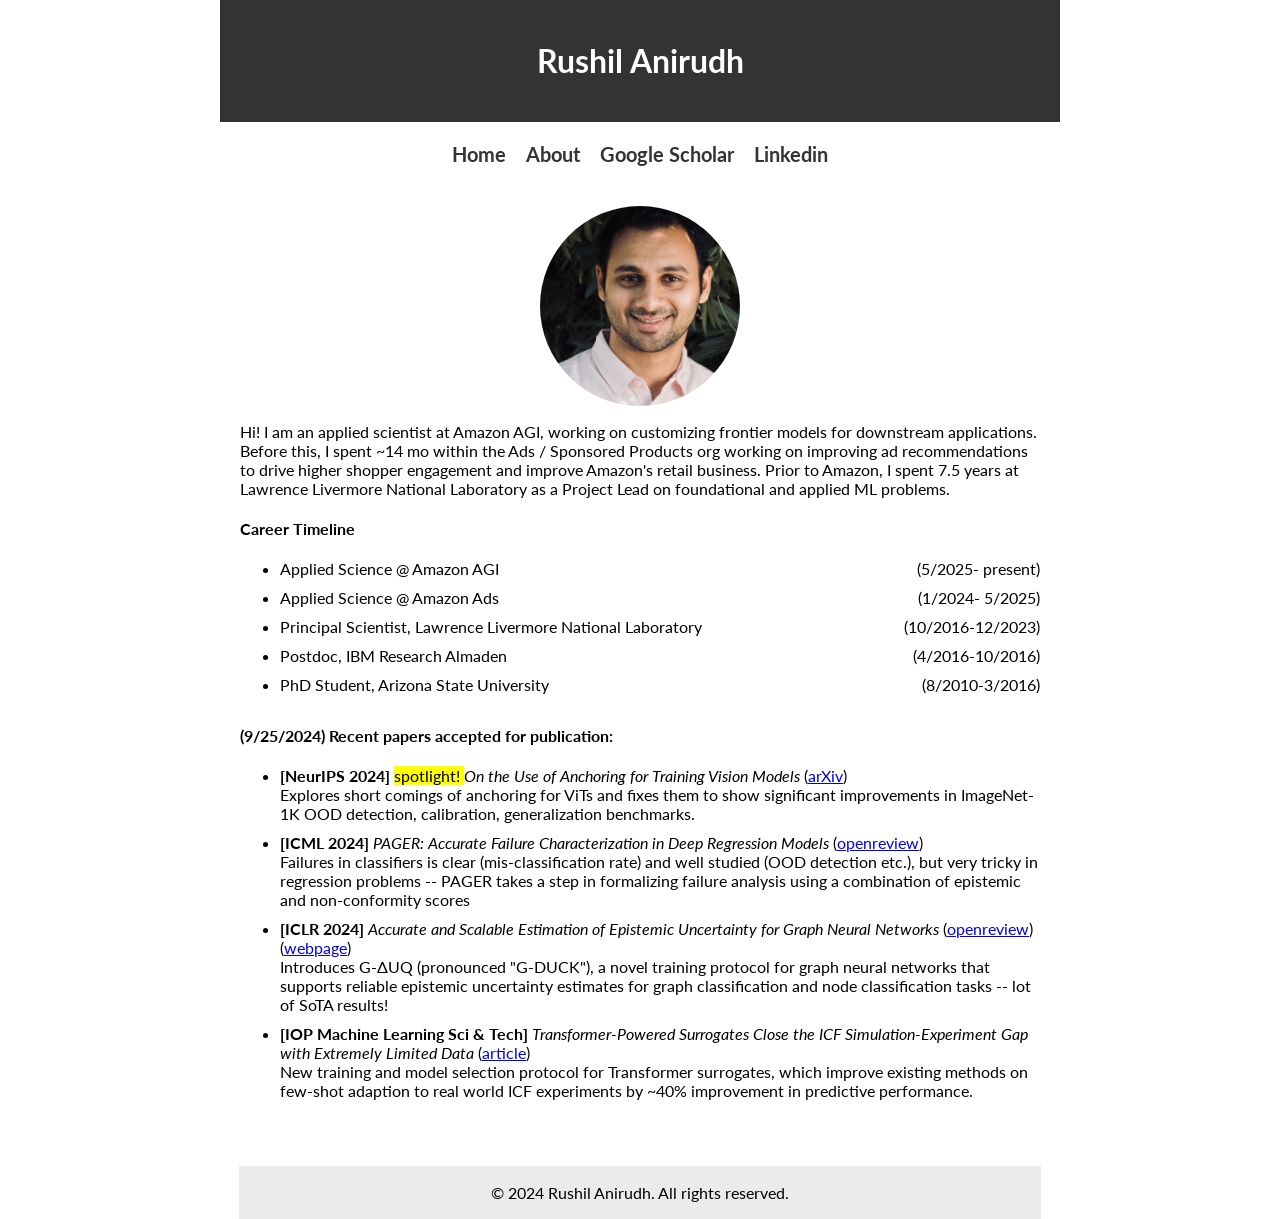
==== index.html @ 6117b957 "Update index.html" ====
<!DOCTYPE html>
<html>

<head>
  <title>Rushil Anirudh</title>
  <link rel="preconnect" href="https://fonts.googleapis.com">
  <link rel="preconnect" href="https://fonts.gstatic.com" crossorigin>
  <link href="https://fonts.googleapis.com/css2?family=Roboto:wght@400;700&display=swap" rel="stylesheet">
  <link href="https://fonts.googleapis.com/css2?family=Lato:wght@400;700&display=swap" rel="stylesheet">

  <style>
    li {
      padding-bottom: 10px; /* Adjust the value as needed */
    }
    body {
      font-family: 'Lato', sans-serif;
      margin: 0;
      padding: 0;
    }

    header {
      background-color: #333;
      color: #fff;
      padding: 20px;
      text-align: center;
      max-width: 800px;
      margin: 0 auto;
    }

    nav {
      display: flex;
      justify-content: center;
      margin-top: 20px;
    }

    nav a {
      color: #333;
      display: inline-block;
      margin: 0 10px;
      text-decoration: none;
      font-size: 20px; /* Set the base font size for the main menu items */
    }

    nav ul {
      list-style-type: none;
      padding: 0;
      margin: 0;
    }

    nav li {
      position: relative;
    }

    nav li ul {
      display: none;
      position: absolute;
      background-color: #f1f1f1;
      min-width: 160px;
      box-shadow: 0 8px 16px 0 rgba(0,0,0,0.2);
      z-index: 1;
    }

    nav li:hover > ul {
      display: block;
    }

    nav li ul a {
      color: #333;
      padding: 12px 16px;
      text-decoration: none;
      display: block;
      font-size: 18px; /* Set the font size for the submenu items */
    }

    nav li ul a:hover {
      background-color: #ddd;
    }

    main {
      max-width: 800px;
      margin: 20px auto;
      padding: 20px;
    }

    .profile-photo {
      display: block;
      margin: 0 auto;
      width: 200px;
      height: 200px;
      border-radius: 50%;
      object-fit: cover;
    }

    footer {
      background-color: #ebebeb;
      color: #000000;
      padding: 1px;
      max-width: 800px;
      text-align: center;
      margin: 0 auto;
    }
  </style>
</head>

<body>
  <header>
    <h1>Rushil Anirudh</h1>
  </header>
  <nav>
    <a href="index.html"><b> Home</b></a>
    <a href="about.html"><b> About</b></a>
    <a href="https://scholar.google.com/citations?hl=en&user=WkoIlpQAAAAJ&view_op=list_works&sortby=pubdate"target="_blank"><b>Google Scholar</b></a>
    <a href="https://www.linkedin.com/in/rushilanirudh/"target="_blank"><b>Linkedin</b></a>


  </nav>
  <main>
    <img src="profile.jpeg" alt="Profile Photo" class="profile-photo">     
    <p>Hi! I am an applied scientist at Amazon AGI, working on customizing frontier models for downstream applications. Before this, I spent ~14 mo within the Ads / Sponsored Products org working on improving ad recommendations to drive higher shopper engagement and improve Amazon's retail business. Prior to Amazon, I spent 7.5 years at Lawrence Livermore National Laboratory as a Project Lead on foundational and applied ML problems.</p>
    <h4> Career Timeline </h4>  

    <ul>
      <li> Applied Science @ Amazon AGI <span style="float: right;">(5/2025- present)</span> </li>
      <li> Applied Science @ Amazon Ads <span style="float: right;">(1/2024- 5/2025)</span> </li>
      <li> Principal Scientist, Lawrence Livermore National Laboratory <span style="float: right;">(10/2016-12/2023)</span></li>
      <li> Postdoc, IBM Research Almaden<span style="float: right;">(4/2016-10/2016)</span></li>
      <li> PhD Student, Arizona State University <span style="float: right;">(8/2010-3/2016)</span></li>
    </ul>

    <h4> (9/25/2024) Recent papers accepted for publication: </h4>
    <ul>
      <li> <b>[NeurIPS 2024]</b> <span style="background-color: yellow;"> spotlight! </span><i>On the Use of Anchoring for Training Vision Models</i> (<a href="https://arxiv.org/pdf/2406.00529" target="_blank">arXiv</a>)
        <br>Explores short comings of anchoring for ViTs and fixes them to show significant improvements in
        ImageNet-1K OOD detection, calibration, generalization benchmarks.
      </li>
      <li> <b>[ICML 2024]</b> <i>PAGER: Accurate Failure Characterization in Deep Regression Models</i> (<a href="https://openreview.net/forum?id=5353dJE9Ek" target="_blank">openreview</a>)
        <br>Failures in classifiers is clear (mis-classification rate) and well studied (OOD detection etc.), but very
        tricky in regression problems -- PAGER takes a step in formalizing failure analysis using a combination of
        epistemic and non-conformity scores
      </li>
      <li> <b>[ICLR 2024]</b> <i>Accurate and Scalable Estimation of Epistemic Uncertainty for Graph Neural Networks</i>
        (<a href="https://openreview.net/forum?id=ZL6yd6N1S2" target="_blank">openreview</a>)(<a href="https://pujacomputes.github.io/gduq/" target="_blank">webpage</a>)
        <br> Introduces G-ΔUQ (pronounced "G-DUCK"), a novel training protocol for graph neural networks that supports
        reliable epistemic uncertainty estimates for graph classification and node classification tasks -- lot of SoTA
        results!
      </li>
      <li> <b>[IOP Machine Learning Sci & Tech]</b> <i>Transformer-Powered Surrogates Close the ICF Simulation-Experiment Gap with
        Extremely Limited Data</i> (<a href="https://iopscience.iop.org/article/10.1088/2632-2153/ad4e03" target="_blank">article</a>)
        <br> New training and model selection protocol for Transformer surrogates, which improve existing methods on
        few-shot adaption to real world ICF experiments by ~40% improvement in predictive performance.
      </li>
  </main>
  <footer>
    <p>&copy; 2024 Rushil Anirudh. All rights reserved.</p>
  </footer>
</body>

</html>
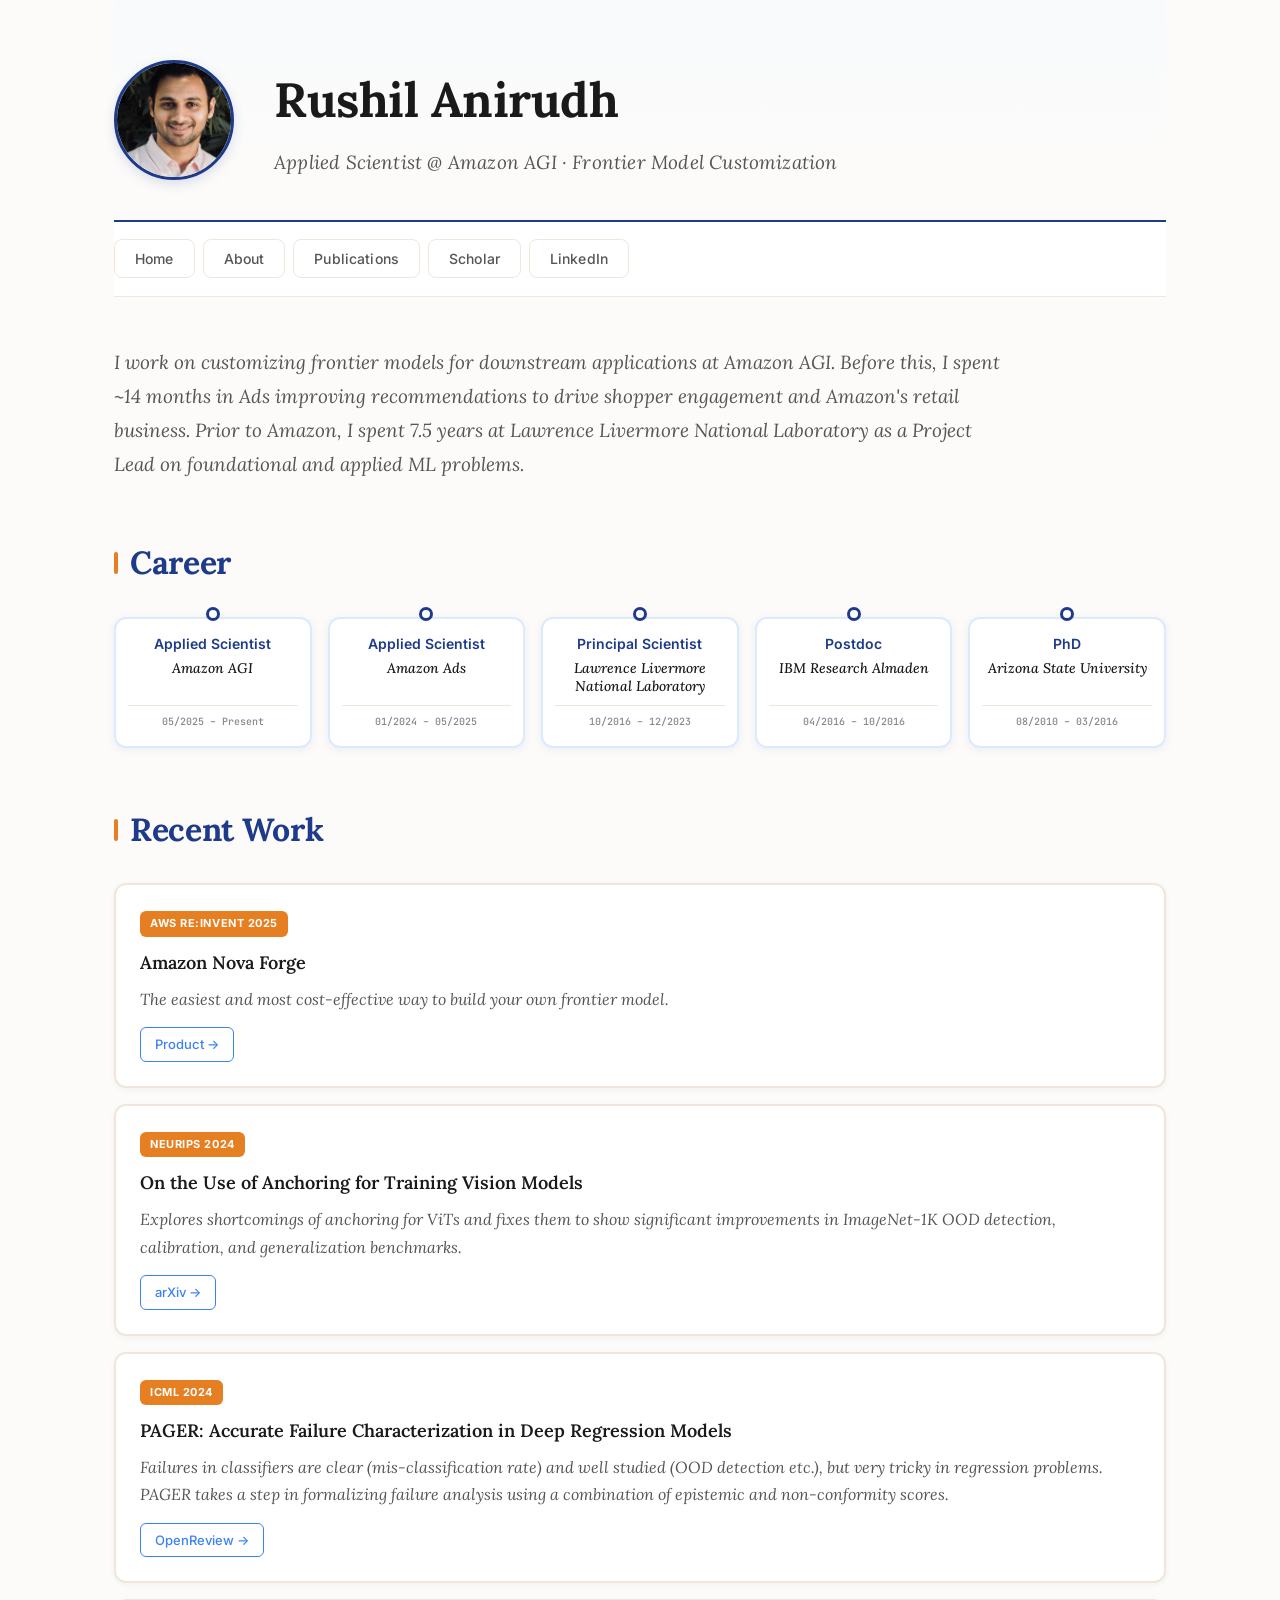
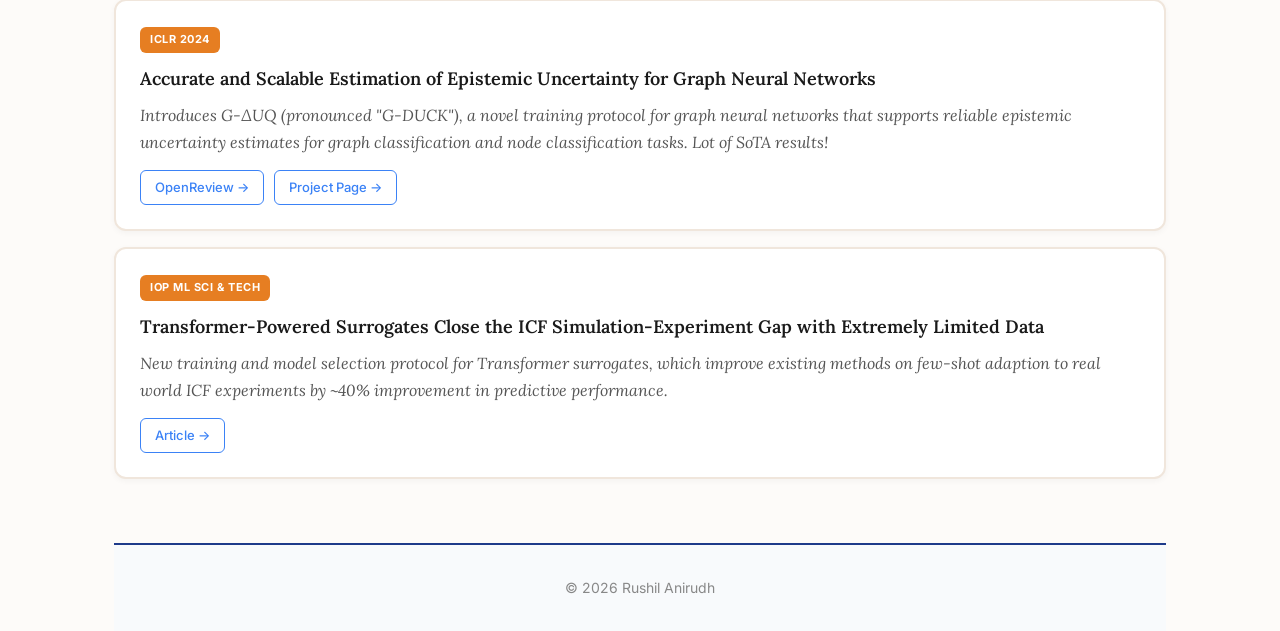
==== commit 95ff039e: "feat: Add publications page and update site content - Add publications.html with research papers and" ====
--- a/index.html
+++ b/index.html
@@ -1,158 +1,537 @@
 <!DOCTYPE html>
-<html>
-
+<html lang="en">
 <head>
+  <meta charset="UTF-8">
+  <meta name="viewport" content="width=device-width, initial-scale=1.0">
   <title>Rushil Anirudh</title>
   <link rel="preconnect" href="https://fonts.googleapis.com">
   <link rel="preconnect" href="https://fonts.gstatic.com" crossorigin>
-  <link href="https://fonts.googleapis.com/css2?family=Roboto:wght@400;700&display=swap" rel="stylesheet">
-  <link href="https://fonts.googleapis.com/css2?family=Lato:wght@400;700&display=swap" rel="stylesheet">
-
+  <link href="https://fonts.googleapis.com/css2?family=Lora:ital,wght@0,400;0,500;0,600;0,700;1,400;1,500;1,600&family=Inter:wght@300;400;500;600;700&family=JetBrains+Mono:wght@400;500&display=swap" rel="stylesheet">
+  
   <style>
-    li {
-      padding-bottom: 10px; /* Adjust the value as needed */
-    }
-    body {
-      font-family: 'Lato', sans-serif;
+    * {
       margin: 0;
       padding: 0;
-    }
-
+      box-sizing: border-box;
+    }
+
+    :root {
+      --bg-light: #fdfbf9;
+      --bg-card: #fff8f0;
+      --accent-warm: #e67e22;
+      --accent-warm-dim: #d35400;
+      --accent-blue: #1e3a8a;
+      --accent-blue-light: #3b82f6;
+      --text-primary: #1a1a1a;
+      --text-secondary: #555555;
+      --text-tertiary: #888888;
+      --border: #f0e6dc;
+      --border-blue: #dbeafe;
+    }
+
+    body {
+      font-family: 'Inter', -apple-system, BlinkMacSystemFont, sans-serif;
+      background: var(--bg-light);
+      color: var(--text-primary);
+      line-height: 1.6;
+      -webkit-font-smoothing: antialiased;
+      -moz-osx-font-smoothing: grayscale;
+    }
+
+    .container {
+      max-width: 1100px;
+      margin: 0 auto;
+      padding: 0 24px;
+    }
+
+    /* Header */
     header {
-      background-color: #333;
-      color: #fff;
-      padding: 20px;
-      text-align: center;
-      max-width: 800px;
-      margin: 0 auto;
-    }
-
-    nav {
+      padding: 60px 0 40px;
+      border-bottom: 2px solid var(--accent-blue);
+      background: linear-gradient(to bottom, #f8fafc 0%, var(--bg-light) 100%);
+    }
+
+    .header-content {
       display: flex;
-      justify-content: center;
-      margin-top: 20px;
-    }
-
-    nav a {
-      color: #333;
-      display: inline-block;
-      margin: 0 10px;
-      text-decoration: none;
-      font-size: 20px; /* Set the base font size for the main menu items */
-    }
-
-    nav ul {
-      list-style-type: none;
-      padding: 0;
-      margin: 0;
-    }
-
-    nav li {
-      position: relative;
-    }
-
-    nav li ul {
-      display: none;
-      position: absolute;
-      background-color: #f1f1f1;
-      min-width: 160px;
-      box-shadow: 0 8px 16px 0 rgba(0,0,0,0.2);
-      z-index: 1;
-    }
-
-    nav li:hover > ul {
-      display: block;
-    }
-
-    nav li ul a {
-      color: #333;
-      padding: 12px 16px;
-      text-decoration: none;
-      display: block;
-      font-size: 18px; /* Set the font size for the submenu items */
-    }
-
-    nav li ul a:hover {
-      background-color: #ddd;
-    }
-
-    main {
-      max-width: 800px;
-      margin: 20px auto;
-      padding: 20px;
+      align-items: center;
+      gap: 40px;
     }
 
     .profile-photo {
-      display: block;
-      margin: 0 auto;
-      width: 200px;
-      height: 200px;
+      width: 120px;
+      height: 120px;
       border-radius: 50%;
       object-fit: cover;
-    }
-
+      border: 3px solid var(--accent-blue);
+      flex-shrink: 0;
+      transition: all 0.3s ease;
+      box-shadow: 0 4px 12px rgba(30, 58, 138, 0.15);
+    }
+
+    .profile-photo:hover {
+      transform: scale(1.02);
+      box-shadow: 0 6px 20px rgba(30, 58, 138, 0.25);
+    }
+
+    .header-text h1 {
+      font-size: 48px;
+      font-weight: 700;
+      letter-spacing: -0.01em;
+      margin-bottom: 8px;
+      color: var(--text-primary);
+      font-family: 'Lora', Georgia, serif;
+    }
+
+    .header-text .tagline {
+      font-size: 19px;
+      color: var(--text-secondary);
+      font-weight: 400;
+      letter-spacing: 0.01em;
+      font-style: italic;
+      font-family: 'Lora', Georgia, serif;
+    }
+
+    /* Navigation */
+    nav {
+      padding: 24px 0;
+      border-bottom: 1px solid var(--border);
+      background: white;
+    }
+
+    nav ul {
+      list-style: none;
+      display: flex;
+      gap: 8px;
+      flex-wrap: wrap;
+    }
+
+    nav a {
+      color: var(--text-secondary);
+      text-decoration: none;
+      font-size: 14px;
+      font-weight: 500;
+      padding: 10px 20px;
+      border-radius: 8px;
+      border: 1px solid var(--border);
+      transition: all 0.2s ease;
+      letter-spacing: 0.01em;
+      background: white;
+    }
+
+    nav a:hover {
+      background: var(--accent-blue);
+      color: white !important;
+      border-color: var(--accent-blue);
+      transform: translateY(-1px);
+      box-shadow: 0 2px 8px rgba(30, 58, 138, 0.2);
+    }
+
+    /* Main Content */
+    main {
+      padding: 48px 0;
+    }
+
+    .intro {
+      font-size: 19px;
+      line-height: 1.8;
+      color: var(--text-secondary);
+      margin-bottom: 56px;
+      max-width: 900px;
+      font-style: italic;
+      font-family: 'Lora', Georgia, serif;
+    }
+
+    /* Section Headers */
+    h2 {
+      font-size: 32px;
+      font-weight: 700;
+      letter-spacing: -0.01em;
+      margin-bottom: 28px;
+      position: relative;
+      padding-left: 16px;
+      color: var(--accent-blue);
+      font-family: 'Lora', Georgia, serif;
+    }
+
+    h2::before {
+      content: '';
+      position: absolute;
+      left: 0;
+      top: 50%;
+      transform: translateY(-50%);
+      width: 4px;
+      height: 22px;
+      background: var(--accent-warm);
+      border-radius: 2px;
+    }
+
+    /* Timeline - Wrapping Grid */
+    .timeline {
+      margin-bottom: 56px;
+    }
+
+    .timeline-track {
+      display: grid;
+      grid-template-columns: repeat(auto-fill, minmax(180px, 1fr));
+      gap: 20px 16px;
+      position: relative;
+    }
+
+    .timeline-item {
+      position: relative;
+    }
+
+    .timeline-content {
+      background: white;
+      border: 2px solid var(--border-blue);
+      border-radius: 12px;
+      padding: 16px 12px;
+      text-align: center;
+      transition: all 0.3s ease;
+      position: relative;
+      box-shadow: 0 2px 8px rgba(30, 58, 138, 0.08);
+      height: 100%;
+      display: flex;
+      flex-direction: column;
+    }
+
+    .timeline-item:hover .timeline-content {
+      border-color: var(--accent-blue);
+      box-shadow: 0 4px 16px rgba(30, 58, 138, 0.15);
+      transform: translateY(-4px);
+    }
+
+    .timeline-dot {
+      width: 14px;
+      height: 14px;
+      background: white;
+      border: 3px solid var(--accent-blue);
+      border-radius: 50%;
+      position: absolute;
+      top: -10px;
+      left: 50%;
+      transform: translateX(-50%);
+      transition: all 0.2s ease;
+      z-index: 2;
+    }
+
+    .timeline-item:hover .timeline-dot {
+      background: var(--accent-blue);
+      box-shadow: 0 0 16px rgba(30, 58, 138, 0.4);
+    }
+
+    .timeline-role {
+      font-size: 14px;
+      font-weight: 600;
+      color: var(--accent-blue);
+      margin-bottom: 6px;
+      line-height: 1.3;
+    }
+
+    .timeline-company {
+      font-size: 14px;
+      color: var(--text-primary);
+      font-weight: 500;
+      margin-bottom: 10px;
+      line-height: 1.3;
+      font-style: italic;
+      flex-grow: 1;
+      font-family: 'Lora', Georgia, serif;
+    }
+
+    .timeline-date {
+      font-size: 10px;
+      font-family: 'JetBrains Mono', monospace;
+      color: var(--text-tertiary);
+      font-weight: 500;
+      padding-top: 8px;
+      border-top: 1px solid var(--border);
+      margin-top: auto;
+    }
+
+    @media (max-width: 768px) {
+      .timeline-track {
+        grid-template-columns: 1fr;
+        gap: 24px;
+        padding-left: 32px;
+      }
+
+      .timeline-item::before {
+        content: '';
+        position: absolute;
+        left: -26px;
+        top: 0;
+        bottom: -24px;
+        width: 2px;
+        background: linear-gradient(180deg, var(--accent-blue) 0%, var(--border-blue) 100%);
+      }
+
+      .timeline-item:last-child::before {
+        bottom: 50%;
+      }
+
+      .timeline-dot {
+        position: absolute;
+        left: -32px;
+        top: 20px;
+        transform: none;
+      }
+
+      .timeline-content {
+        text-align: left;
+      }
+    }
+
+    /* Publications */
+    .publication {
+      background: white;
+      border: 2px solid var(--border);
+      border-radius: 12px;
+      padding: 24px;
+      margin-bottom: 16px;
+      transition: all 0.3s ease;
+      box-shadow: 0 2px 6px rgba(0, 0, 0, 0.04);
+    }
+
+    .publication:hover {
+      border-color: var(--accent-warm);
+      box-shadow: 0 4px 16px rgba(230, 126, 34, 0.12);
+      transform: translateY(-2px);
+    }
+
+    .pub-badge {
+      display: inline-block;
+      background: var(--accent-warm);
+      color: white;
+      font-size: 11px;
+      font-weight: 700;
+      padding: 4px 10px;
+      border-radius: 6px;
+      margin-bottom: 12px;
+      letter-spacing: 0.05em;
+      text-transform: uppercase;
+    }
+
+    .pub-title {
+      font-size: 18px;
+      font-weight: 600;
+      color: var(--text-primary);
+      margin-bottom: 10px;
+      line-height: 1.5;
+      font-family: 'Lora', Georgia, serif;
+    }
+
+    .pub-description {
+      font-size: 16px;
+      color: var(--text-secondary);
+      line-height: 1.7;
+      margin-bottom: 14px;
+      font-style: italic;
+      font-family: 'Lora', Georgia, serif;
+    }
+
+    .pub-links {
+      display: flex;
+      gap: 10px;
+      flex-wrap: wrap;
+    }
+
+    .pub-link {
+      color: var(--accent-blue-light);
+      text-decoration: none;
+      font-size: 13px;
+      font-weight: 500;
+      padding: 6px 14px;
+      border: 1px solid var(--accent-blue-light);
+      border-radius: 6px;
+      transition: all 0.2s ease;
+    }
+
+    .pub-link:hover {
+      background: var(--accent-blue);
+      border-color: var(--accent-blue);
+      color: white;
+    }
+
+    /* Footer */
     footer {
-      background-color: #ebebeb;
-      color: #000000;
-      padding: 1px;
-      max-width: 800px;
+      border-top: 2px solid var(--accent-blue);
+      padding: 32px 0;
       text-align: center;
-      margin: 0 auto;
+      color: var(--text-tertiary);
+      font-size: 14px;
+      background: #f8fafc;
+    }
+
+    /* Responsive */
+    @media (max-width: 768px) {
+      .header-content {
+        flex-direction: column;
+        text-align: center;
+        gap: 28px;
+      }
+
+      .header-text h1 {
+        font-size: 32px;
+      }
+
+      .header-text .tagline {
+        font-size: 15px;
+      }
+
+      nav ul {
+        justify-content: center;
+      }
+
+      h2 {
+        font-size: 22px;
+      }
+
+      .intro {
+        font-size: 15px;
+      }
     }
   </style>
 </head>
-
 <body>
-  <header>
-    <h1>Rushil Anirudh</h1>
-  </header>
-  <nav>
-    <a href="index.html"><b> Home</b></a>
-    <a href="about.html"><b> About</b></a>
-    <a href="https://scholar.google.com/citations?hl=en&user=WkoIlpQAAAAJ&view_op=list_works&sortby=pubdate"target="_blank"><b>Google Scholar</b></a>
-    <a href="https://www.linkedin.com/in/rushilanirudh/"target="_blank"><b>Linkedin</b></a>
-
-
-  </nav>
-  <main>
-    <img src="profile.jpeg" alt="Profile Photo" class="profile-photo">     
-    <p>Hi! I am an applied scientist at Amazon AGI, working on customizing frontier models for downstream applications. Before this, I spent ~14 mo within the Ads / Sponsored Products org working on improving ad recommendations to drive higher shopper engagement and improve Amazon's retail business. Prior to Amazon, I spent 7.5 years at Lawrence Livermore National Laboratory as a Project Lead on foundational and applied ML problems.</p>
-    <h4> Career Timeline </h4>  
-
-    <ul>
-      <li> Applied Science @ Amazon AGI <span style="float: right;">(5/2025- present)</span> </li>
-      <li> Applied Science @ Amazon Ads <span style="float: right;">(1/2024- 5/2025)</span> </li>
-      <li> Principal Scientist, Lawrence Livermore National Laboratory <span style="float: right;">(10/2016-12/2023)</span></li>
-      <li> Postdoc, IBM Research Almaden<span style="float: right;">(4/2016-10/2016)</span></li>
-      <li> PhD Student, Arizona State University <span style="float: right;">(8/2010-3/2016)</span></li>
-    </ul>
-
-    <h4> (9/25/2024) Recent papers accepted for publication: </h4>
-    <ul>
-      <li> <b>[NeurIPS 2024]</b> <span style="background-color: yellow;"> spotlight! </span><i>On the Use of Anchoring for Training Vision Models</i> (<a href="https://arxiv.org/pdf/2406.00529" target="_blank">arXiv</a>)
-        <br>Explores short comings of anchoring for ViTs and fixes them to show significant improvements in
-        ImageNet-1K OOD detection, calibration, generalization benchmarks.
-      </li>
-      <li> <b>[ICML 2024]</b> <i>PAGER: Accurate Failure Characterization in Deep Regression Models</i> (<a href="https://openreview.net/forum?id=5353dJE9Ek" target="_blank">openreview</a>)
-        <br>Failures in classifiers is clear (mis-classification rate) and well studied (OOD detection etc.), but very
-        tricky in regression problems -- PAGER takes a step in formalizing failure analysis using a combination of
-        epistemic and non-conformity scores
-      </li>
-      <li> <b>[ICLR 2024]</b> <i>Accurate and Scalable Estimation of Epistemic Uncertainty for Graph Neural Networks</i>
-        (<a href="https://openreview.net/forum?id=ZL6yd6N1S2" target="_blank">openreview</a>)(<a href="https://pujacomputes.github.io/gduq/" target="_blank">webpage</a>)
-        <br> Introduces G-ΔUQ (pronounced "G-DUCK"), a novel training protocol for graph neural networks that supports
-        reliable epistemic uncertainty estimates for graph classification and node classification tasks -- lot of SoTA
-        results!
-      </li>
-      <li> <b>[IOP Machine Learning Sci & Tech]</b> <i>Transformer-Powered Surrogates Close the ICF Simulation-Experiment Gap with
-        Extremely Limited Data</i> (<a href="https://iopscience.iop.org/article/10.1088/2632-2153/ad4e03" target="_blank">article</a>)
-        <br> New training and model selection protocol for Transformer surrogates, which improve existing methods on
-        few-shot adaption to real world ICF experiments by ~40% improvement in predictive performance.
-      </li>
-  </main>
-  <footer>
-    <p>&copy; 2024 Rushil Anirudh. All rights reserved.</p>
-  </footer>
+  <div class="container">
+    <header>
+      <div class="header-content">
+        <img src="images/profile.jpeg" alt="Rushil Anirudh" class="profile-photo">
+        <div class="header-text">
+          <h1>Rushil Anirudh</h1>
+          <p class="tagline">Applied Scientist @ Amazon AGI · Frontier Model Customization</p>
+        </div>
+      </div>
+    </header>
+
+    <nav>
+      <ul>
+        <li><a href="index.html">Home</a></li>
+        <li><a href="about.html">About</a></li>
+        <li><a href="publications.html">Publications</a></li>
+        <li><a href="https://scholar.google.com/citations?hl=en&user=WkoIlpQAAAAJ&view_op=list_works&sortby=pubdate" target="_blank">Scholar</a></li>
+        <li><a href="https://www.linkedin.com/in/rushilanirudh/" target="_blank">LinkedIn</a></li>
+      </ul>
+    </nav>
+
+    <main>
+      <p class="intro">
+        I work on customizing frontier models for downstream applications at Amazon AGI. Before this, I spent ~14 months in Ads improving recommendations to drive shopper engagement and Amazon's retail business. Prior to Amazon, I spent 7.5 years at Lawrence Livermore National Laboratory as a Project Lead on foundational and applied ML problems.
+      </p>
+
+      <section>
+        <h2>Career</h2>
+        <div class="timeline">
+          <div class="timeline-track">
+            <div class="timeline-item">
+              <div class="timeline-dot"></div>
+              <div class="timeline-content">
+                <div class="timeline-role">Applied Scientist</div>
+                <div class="timeline-company">Amazon AGI</div>
+                <div class="timeline-date">05/2025 – Present</div>
+              </div>
+            </div>
+            <div class="timeline-item">
+              <div class="timeline-dot"></div>
+              <div class="timeline-content">
+                <div class="timeline-role">Applied Scientist</div>
+                <div class="timeline-company">Amazon Ads</div>
+                <div class="timeline-date">01/2024 – 05/2025</div>
+              </div>
+            </div>
+            <div class="timeline-item">
+              <div class="timeline-dot"></div>
+              <div class="timeline-content">
+                <div class="timeline-role">Principal Scientist</div>
+                <div class="timeline-company">Lawrence Livermore National Laboratory</div>
+                <div class="timeline-date">10/2016 – 12/2023</div>
+              </div>
+            </div>
+            <div class="timeline-item">
+              <div class="timeline-dot"></div>
+              <div class="timeline-content">
+                <div class="timeline-role">Postdoc</div>
+                <div class="timeline-company">IBM Research Almaden</div>
+                <div class="timeline-date">04/2016 – 10/2016</div>
+              </div>
+            </div>
+            <div class="timeline-item">
+              <div class="timeline-dot"></div>
+              <div class="timeline-content">
+                <div class="timeline-role">PhD</div>
+                <div class="timeline-company">Arizona State University</div>
+                <div class="timeline-date">08/2010 – 03/2016</div>
+              </div>
+            </div>
+          </div>
+        </div>
+      </section>
+
+      <section>
+        <h2>Recent Work</h2>
+        
+        <div class="publication">
+          <span class="pub-badge">AWS Re:Invent 2025</span>
+          <div class="pub-title">Amazon Nova Forge</div>
+          <div class="pub-description">
+            The easiest and most cost-effective way to build your own frontier model.
+          </div>
+          <div class="pub-links">
+            <a href="https://aws.amazon.com/nova/forge/" target="_blank" class="pub-link">Product →</a>
+          </div>
+        </div>
+
+        <div class="publication">
+          <span class="pub-badge">NeurIPS 2024</span>
+          <div class="pub-title">On the Use of Anchoring for Training Vision Models</div>
+          <div class="pub-description">
+            Explores shortcomings of anchoring for ViTs and fixes them to show significant improvements in ImageNet-1K OOD detection, calibration, and generalization benchmarks.
+          </div>
+          <div class="pub-links">
+            <a href="https://arxiv.org/pdf/2406.00529" target="_blank" class="pub-link">arXiv →</a>
+          </div>
+        </div>
+
+        <div class="publication">
+          <span class="pub-badge">ICML 2024</span>
+          <div class="pub-title">PAGER: Accurate Failure Characterization in Deep Regression Models</div>
+          <div class="pub-description">
+            Failures in classifiers are clear (mis-classification rate) and well studied (OOD detection etc.), but very tricky in regression problems. PAGER takes a step in formalizing failure analysis using a combination of epistemic and non-conformity scores.
+          </div>
+          <div class="pub-links">
+            <a href="https://openreview.net/forum?id=5353dJE9Ek" target="_blank" class="pub-link">OpenReview →</a>
+          </div>
+        </div>
+
+        <div class="publication">
+          <span class="pub-badge">ICLR 2024</span>
+          <div class="pub-title">Accurate and Scalable Estimation of Epistemic Uncertainty for Graph Neural Networks</div>
+          <div class="pub-description">
+            Introduces G-ΔUQ (pronounced "G-DUCK"), a novel training protocol for graph neural networks that supports reliable epistemic uncertainty estimates for graph classification and node classification tasks. Lot of SoTA results!
+          </div>
+          <div class="pub-links">
+            <a href="https://openreview.net/forum?id=ZL6yd6N1S2" target="_blank" class="pub-link">OpenReview →</a>
+            <a href="https://pujacomputes.github.io/gduq/" target="_blank" class="pub-link">Project Page →</a>
+          </div>
+        </div>
+
+        <div class="publication">
+          <span class="pub-badge">IOP ML Sci & Tech</span>
+          <div class="pub-title">Transformer-Powered Surrogates Close the ICF Simulation-Experiment Gap with Extremely Limited Data</div>
+          <div class="pub-description">
+            New training and model selection protocol for Transformer surrogates, which improve existing methods on few-shot adaption to real world ICF experiments by ~40% improvement in predictive performance.
+          </div>
+          <div class="pub-links">
+            <a href="https://iopscience.iop.org/article/10.1088/2632-2153/ad4e03" target="_blank" class="pub-link">Article →</a>
+          </div>
+        </div>
+      </section>
+    </main>
+
+    <footer>
+      <p>© 2026 Rushil Anirudh</p>
+    </footer>
+  </div>
 </body>
-
-</html> 
+</html>
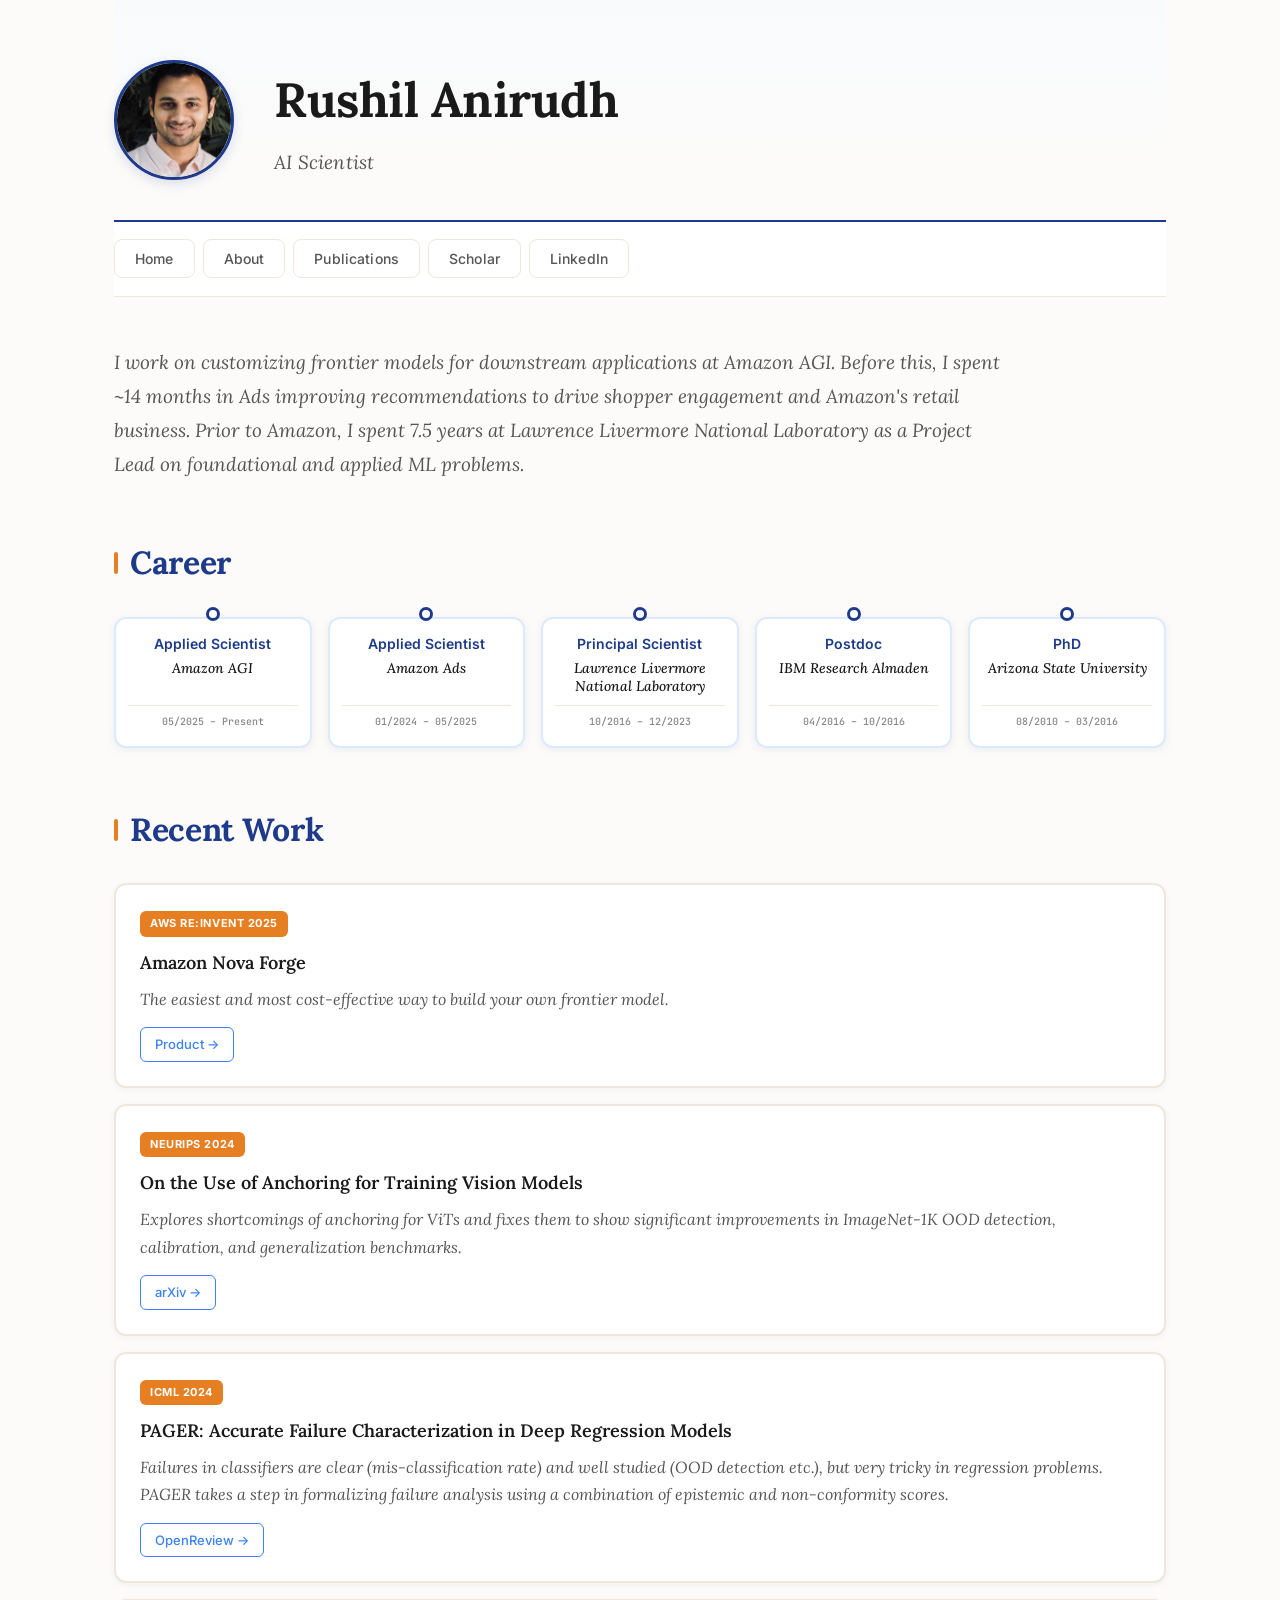
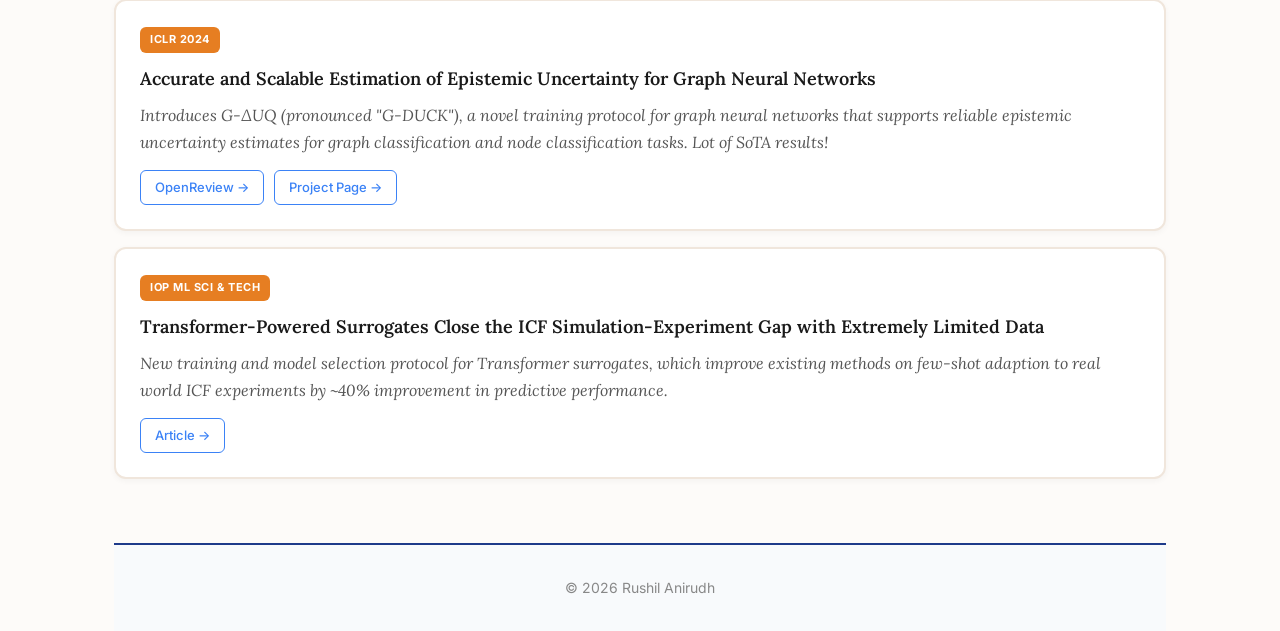
==== commit 98c320d1: "Update index.html" ====
--- a/index.html
+++ b/index.html
@@ -400,7 +400,7 @@
         <img src="images/profile.jpeg" alt="Rushil Anirudh" class="profile-photo">
         <div class="header-text">
           <h1>Rushil Anirudh</h1>
-          <p class="tagline">Applied Scientist @ Amazon AGI · Frontier Model Customization</p>
+          <p class="tagline">AI Scientist</p>
         </div>
       </div>
     </header>
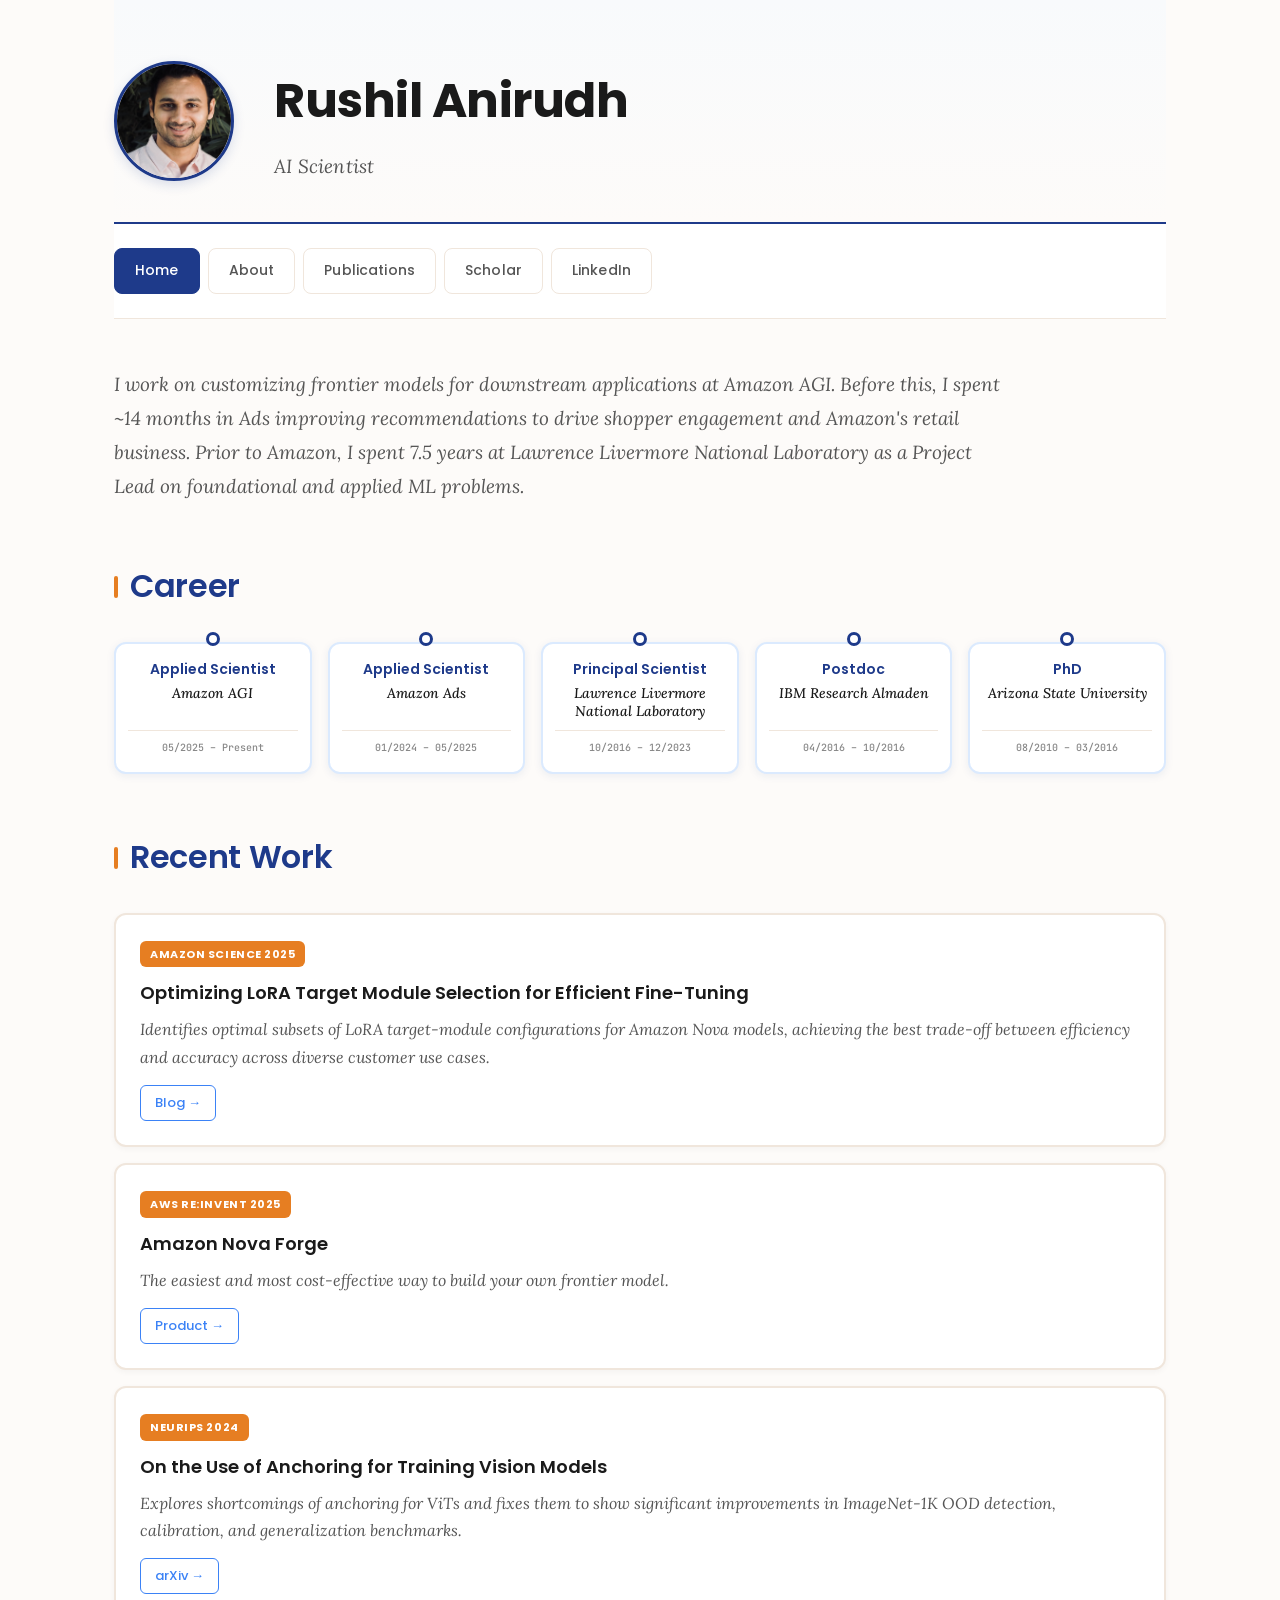
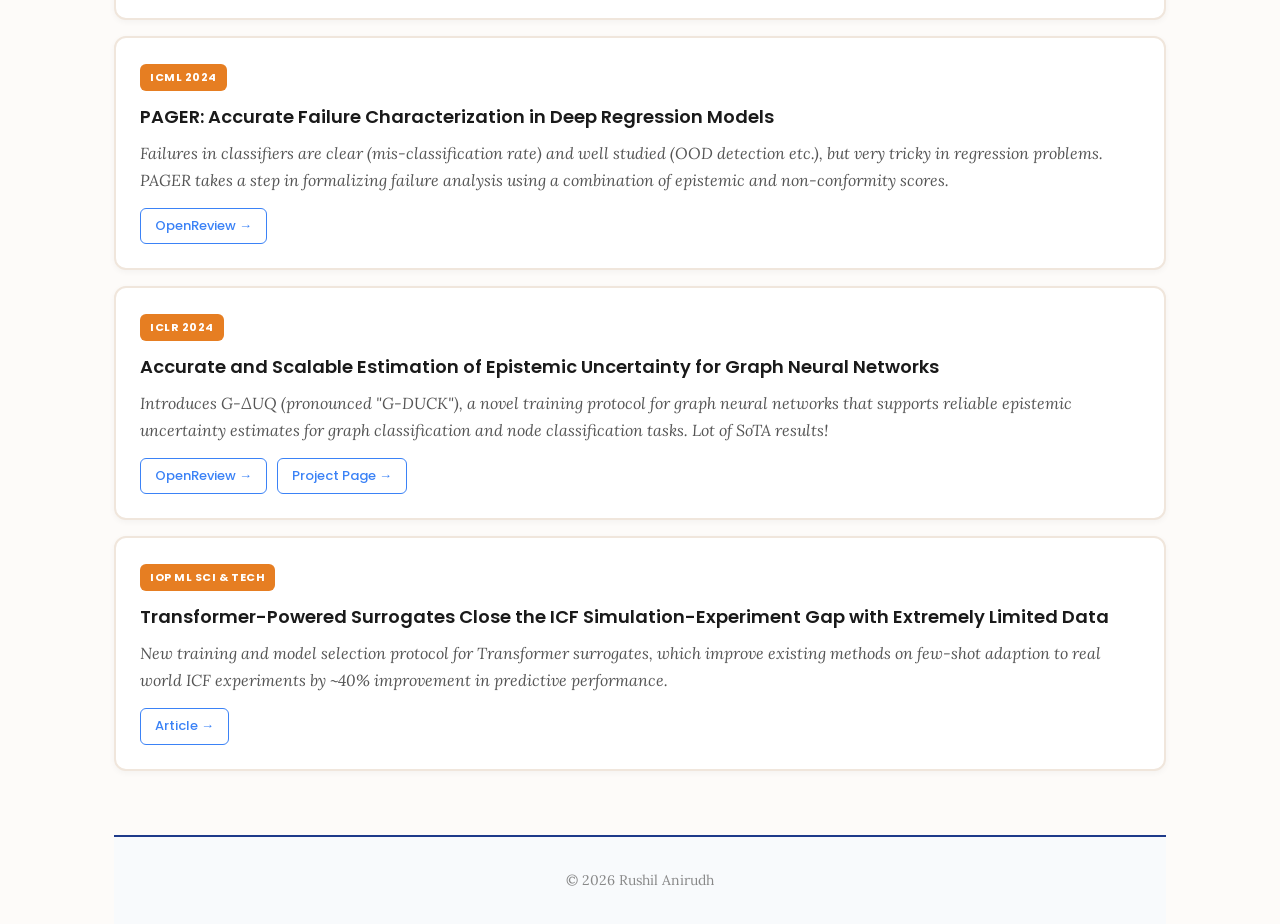
==== commit 38140bc2: "style: Extract shared CSS, add Poppins/Lora typography, tighten cross-platform consistency" ====
--- a/index.html
+++ b/index.html
@@ -6,392 +6,8 @@
   <title>Rushil Anirudh</title>
   <link rel="preconnect" href="https://fonts.googleapis.com">
   <link rel="preconnect" href="https://fonts.gstatic.com" crossorigin>
-  <link href="https://fonts.googleapis.com/css2?family=Lora:ital,wght@0,400;0,500;0,600;0,700;1,400;1,500;1,600&family=Inter:wght@300;400;500;600;700&family=JetBrains+Mono:wght@400;500&display=swap" rel="stylesheet">
-  
-  <style>
-    * {
-      margin: 0;
-      padding: 0;
-      box-sizing: border-box;
-    }
-
-    :root {
-      --bg-light: #fdfbf9;
-      --bg-card: #fff8f0;
-      --accent-warm: #e67e22;
-      --accent-warm-dim: #d35400;
-      --accent-blue: #1e3a8a;
-      --accent-blue-light: #3b82f6;
-      --text-primary: #1a1a1a;
-      --text-secondary: #555555;
-      --text-tertiary: #888888;
-      --border: #f0e6dc;
-      --border-blue: #dbeafe;
-    }
-
-    body {
-      font-family: 'Inter', -apple-system, BlinkMacSystemFont, sans-serif;
-      background: var(--bg-light);
-      color: var(--text-primary);
-      line-height: 1.6;
-      -webkit-font-smoothing: antialiased;
-      -moz-osx-font-smoothing: grayscale;
-    }
-
-    .container {
-      max-width: 1100px;
-      margin: 0 auto;
-      padding: 0 24px;
-    }
-
-    /* Header */
-    header {
-      padding: 60px 0 40px;
-      border-bottom: 2px solid var(--accent-blue);
-      background: linear-gradient(to bottom, #f8fafc 0%, var(--bg-light) 100%);
-    }
-
-    .header-content {
-      display: flex;
-      align-items: center;
-      gap: 40px;
-    }
-
-    .profile-photo {
-      width: 120px;
-      height: 120px;
-      border-radius: 50%;
-      object-fit: cover;
-      border: 3px solid var(--accent-blue);
-      flex-shrink: 0;
-      transition: all 0.3s ease;
-      box-shadow: 0 4px 12px rgba(30, 58, 138, 0.15);
-    }
-
-    .profile-photo:hover {
-      transform: scale(1.02);
-      box-shadow: 0 6px 20px rgba(30, 58, 138, 0.25);
-    }
-
-    .header-text h1 {
-      font-size: 48px;
-      font-weight: 700;
-      letter-spacing: -0.01em;
-      margin-bottom: 8px;
-      color: var(--text-primary);
-      font-family: 'Lora', Georgia, serif;
-    }
-
-    .header-text .tagline {
-      font-size: 19px;
-      color: var(--text-secondary);
-      font-weight: 400;
-      letter-spacing: 0.01em;
-      font-style: italic;
-      font-family: 'Lora', Georgia, serif;
-    }
-
-    /* Navigation */
-    nav {
-      padding: 24px 0;
-      border-bottom: 1px solid var(--border);
-      background: white;
-    }
-
-    nav ul {
-      list-style: none;
-      display: flex;
-      gap: 8px;
-      flex-wrap: wrap;
-    }
-
-    nav a {
-      color: var(--text-secondary);
-      text-decoration: none;
-      font-size: 14px;
-      font-weight: 500;
-      padding: 10px 20px;
-      border-radius: 8px;
-      border: 1px solid var(--border);
-      transition: all 0.2s ease;
-      letter-spacing: 0.01em;
-      background: white;
-    }
-
-    nav a:hover {
-      background: var(--accent-blue);
-      color: white !important;
-      border-color: var(--accent-blue);
-      transform: translateY(-1px);
-      box-shadow: 0 2px 8px rgba(30, 58, 138, 0.2);
-    }
-
-    /* Main Content */
-    main {
-      padding: 48px 0;
-    }
-
-    .intro {
-      font-size: 19px;
-      line-height: 1.8;
-      color: var(--text-secondary);
-      margin-bottom: 56px;
-      max-width: 900px;
-      font-style: italic;
-      font-family: 'Lora', Georgia, serif;
-    }
-
-    /* Section Headers */
-    h2 {
-      font-size: 32px;
-      font-weight: 700;
-      letter-spacing: -0.01em;
-      margin-bottom: 28px;
-      position: relative;
-      padding-left: 16px;
-      color: var(--accent-blue);
-      font-family: 'Lora', Georgia, serif;
-    }
-
-    h2::before {
-      content: '';
-      position: absolute;
-      left: 0;
-      top: 50%;
-      transform: translateY(-50%);
-      width: 4px;
-      height: 22px;
-      background: var(--accent-warm);
-      border-radius: 2px;
-    }
-
-    /* Timeline - Wrapping Grid */
-    .timeline {
-      margin-bottom: 56px;
-    }
-
-    .timeline-track {
-      display: grid;
-      grid-template-columns: repeat(auto-fill, minmax(180px, 1fr));
-      gap: 20px 16px;
-      position: relative;
-    }
-
-    .timeline-item {
-      position: relative;
-    }
-
-    .timeline-content {
-      background: white;
-      border: 2px solid var(--border-blue);
-      border-radius: 12px;
-      padding: 16px 12px;
-      text-align: center;
-      transition: all 0.3s ease;
-      position: relative;
-      box-shadow: 0 2px 8px rgba(30, 58, 138, 0.08);
-      height: 100%;
-      display: flex;
-      flex-direction: column;
-    }
-
-    .timeline-item:hover .timeline-content {
-      border-color: var(--accent-blue);
-      box-shadow: 0 4px 16px rgba(30, 58, 138, 0.15);
-      transform: translateY(-4px);
-    }
-
-    .timeline-dot {
-      width: 14px;
-      height: 14px;
-      background: white;
-      border: 3px solid var(--accent-blue);
-      border-radius: 50%;
-      position: absolute;
-      top: -10px;
-      left: 50%;
-      transform: translateX(-50%);
-      transition: all 0.2s ease;
-      z-index: 2;
-    }
-
-    .timeline-item:hover .timeline-dot {
-      background: var(--accent-blue);
-      box-shadow: 0 0 16px rgba(30, 58, 138, 0.4);
-    }
-
-    .timeline-role {
-      font-size: 14px;
-      font-weight: 600;
-      color: var(--accent-blue);
-      margin-bottom: 6px;
-      line-height: 1.3;
-    }
-
-    .timeline-company {
-      font-size: 14px;
-      color: var(--text-primary);
-      font-weight: 500;
-      margin-bottom: 10px;
-      line-height: 1.3;
-      font-style: italic;
-      flex-grow: 1;
-      font-family: 'Lora', Georgia, serif;
-    }
-
-    .timeline-date {
-      font-size: 10px;
-      font-family: 'JetBrains Mono', monospace;
-      color: var(--text-tertiary);
-      font-weight: 500;
-      padding-top: 8px;
-      border-top: 1px solid var(--border);
-      margin-top: auto;
-    }
-
-    @media (max-width: 768px) {
-      .timeline-track {
-        grid-template-columns: 1fr;
-        gap: 24px;
-        padding-left: 32px;
-      }
-
-      .timeline-item::before {
-        content: '';
-        position: absolute;
-        left: -26px;
-        top: 0;
-        bottom: -24px;
-        width: 2px;
-        background: linear-gradient(180deg, var(--accent-blue) 0%, var(--border-blue) 100%);
-      }
-
-      .timeline-item:last-child::before {
-        bottom: 50%;
-      }
-
-      .timeline-dot {
-        position: absolute;
-        left: -32px;
-        top: 20px;
-        transform: none;
-      }
-
-      .timeline-content {
-        text-align: left;
-      }
-    }
-
-    /* Publications */
-    .publication {
-      background: white;
-      border: 2px solid var(--border);
-      border-radius: 12px;
-      padding: 24px;
-      margin-bottom: 16px;
-      transition: all 0.3s ease;
-      box-shadow: 0 2px 6px rgba(0, 0, 0, 0.04);
-    }
-
-    .publication:hover {
-      border-color: var(--accent-warm);
-      box-shadow: 0 4px 16px rgba(230, 126, 34, 0.12);
-      transform: translateY(-2px);
-    }
-
-    .pub-badge {
-      display: inline-block;
-      background: var(--accent-warm);
-      color: white;
-      font-size: 11px;
-      font-weight: 700;
-      padding: 4px 10px;
-      border-radius: 6px;
-      margin-bottom: 12px;
-      letter-spacing: 0.05em;
-      text-transform: uppercase;
-    }
-
-    .pub-title {
-      font-size: 18px;
-      font-weight: 600;
-      color: var(--text-primary);
-      margin-bottom: 10px;
-      line-height: 1.5;
-      font-family: 'Lora', Georgia, serif;
-    }
-
-    .pub-description {
-      font-size: 16px;
-      color: var(--text-secondary);
-      line-height: 1.7;
-      margin-bottom: 14px;
-      font-style: italic;
-      font-family: 'Lora', Georgia, serif;
-    }
-
-    .pub-links {
-      display: flex;
-      gap: 10px;
-      flex-wrap: wrap;
-    }
-
-    .pub-link {
-      color: var(--accent-blue-light);
-      text-decoration: none;
-      font-size: 13px;
-      font-weight: 500;
-      padding: 6px 14px;
-      border: 1px solid var(--accent-blue-light);
-      border-radius: 6px;
-      transition: all 0.2s ease;
-    }
-
-    .pub-link:hover {
-      background: var(--accent-blue);
-      border-color: var(--accent-blue);
-      color: white;
-    }
-
-    /* Footer */
-    footer {
-      border-top: 2px solid var(--accent-blue);
-      padding: 32px 0;
-      text-align: center;
-      color: var(--text-tertiary);
-      font-size: 14px;
-      background: #f8fafc;
-    }
-
-    /* Responsive */
-    @media (max-width: 768px) {
-      .header-content {
-        flex-direction: column;
-        text-align: center;
-        gap: 28px;
-      }
-
-      .header-text h1 {
-        font-size: 32px;
-      }
-
-      .header-text .tagline {
-        font-size: 15px;
-      }
-
-      nav ul {
-        justify-content: center;
-      }
-
-      h2 {
-        font-size: 22px;
-      }
-
-      .intro {
-        font-size: 15px;
-      }
-    }
-  </style>
+  <link href="https://fonts.googleapis.com/css2?family=Lora:ital,wght@0,400;0,500;0,600;0,700;1,400;1,500;1,600&family=Poppins:wght@300;400;500;600;700&family=JetBrains+Mono:wght@400;500&display=swap" rel="stylesheet">
+  <link rel="stylesheet" href="style.css">
 </head>
 <body>
   <div class="container">
@@ -407,11 +23,11 @@
 
     <nav>
       <ul>
-        <li><a href="index.html">Home</a></li>
+        <li><a href="index.html" class="active">Home</a></li>
         <li><a href="about.html">About</a></li>
         <li><a href="publications.html">Publications</a></li>
-        <li><a href="https://scholar.google.com/citations?hl=en&user=WkoIlpQAAAAJ&view_op=list_works&sortby=pubdate" target="_blank">Scholar</a></li>
-        <li><a href="https://www.linkedin.com/in/rushilanirudh/" target="_blank">LinkedIn</a></li>
+        <li><a href="https://scholar.google.com/citations?hl=en&user=WkoIlpQAAAAJ&view_op=list_works&sortby=pubdate" target="_blank" rel="noopener">Scholar</a></li>
+        <li><a href="https://www.linkedin.com/in/rushilanirudh/" target="_blank" rel="noopener">LinkedIn</a></li>
       </ul>
     </nav>
 
@@ -470,7 +86,18 @@
 
       <section>
         <h2>Recent Work</h2>
-        
+
+        <div class="publication">
+          <span class="pub-badge">Amazon Science 2025</span>
+          <div class="pub-title">Optimizing LoRA Target Module Selection for Efficient Fine-Tuning</div>
+          <div class="pub-description">
+            Identifies optimal subsets of LoRA target-module configurations for Amazon Nova models, achieving the best trade-off between efficiency and accuracy across diverse customer use cases.
+          </div>
+          <div class="pub-links">
+            <a href="https://www.amazon.science/blog/optimizing-lora-target-module-selection-for-efficient-fine-tuning" target="_blank" rel="noopener" class="pub-link">Blog →</a>
+          </div>
+        </div>
+
         <div class="publication">
           <span class="pub-badge">AWS Re:Invent 2025</span>
           <div class="pub-title">Amazon Nova Forge</div>
@@ -478,7 +105,7 @@
             The easiest and most cost-effective way to build your own frontier model.
           </div>
           <div class="pub-links">
-            <a href="https://aws.amazon.com/nova/forge/" target="_blank" class="pub-link">Product →</a>
+            <a href="https://aws.amazon.com/nova/forge/" target="_blank" rel="noopener" class="pub-link">Product →</a>
           </div>
         </div>
 
@@ -489,7 +116,7 @@
             Explores shortcomings of anchoring for ViTs and fixes them to show significant improvements in ImageNet-1K OOD detection, calibration, and generalization benchmarks.
           </div>
           <div class="pub-links">
-            <a href="https://arxiv.org/pdf/2406.00529" target="_blank" class="pub-link">arXiv →</a>
+            <a href="https://arxiv.org/pdf/2406.00529" target="_blank" rel="noopener" class="pub-link">arXiv →</a>
           </div>
         </div>
 
@@ -500,7 +127,7 @@
             Failures in classifiers are clear (mis-classification rate) and well studied (OOD detection etc.), but very tricky in regression problems. PAGER takes a step in formalizing failure analysis using a combination of epistemic and non-conformity scores.
           </div>
           <div class="pub-links">
-            <a href="https://openreview.net/forum?id=5353dJE9Ek" target="_blank" class="pub-link">OpenReview →</a>
+            <a href="https://openreview.net/forum?id=5353dJE9Ek" target="_blank" rel="noopener" class="pub-link">OpenReview →</a>
           </div>
         </div>
 
@@ -511,8 +138,8 @@
             Introduces G-ΔUQ (pronounced "G-DUCK"), a novel training protocol for graph neural networks that supports reliable epistemic uncertainty estimates for graph classification and node classification tasks. Lot of SoTA results!
           </div>
           <div class="pub-links">
-            <a href="https://openreview.net/forum?id=ZL6yd6N1S2" target="_blank" class="pub-link">OpenReview →</a>
-            <a href="https://pujacomputes.github.io/gduq/" target="_blank" class="pub-link">Project Page →</a>
+            <a href="https://openreview.net/forum?id=ZL6yd6N1S2" target="_blank" rel="noopener" class="pub-link">OpenReview →</a>
+            <a href="https://pujacomputes.github.io/gduq/" target="_blank" rel="noopener" class="pub-link">Project Page →</a>
           </div>
         </div>
 
@@ -523,7 +150,7 @@
             New training and model selection protocol for Transformer surrogates, which improve existing methods on few-shot adaption to real world ICF experiments by ~40% improvement in predictive performance.
           </div>
           <div class="pub-links">
-            <a href="https://iopscience.iop.org/article/10.1088/2632-2153/ad4e03" target="_blank" class="pub-link">Article →</a>
+            <a href="https://iopscience.iop.org/article/10.1088/2632-2153/ad4e03" target="_blank" rel="noopener" class="pub-link">Article →</a>
           </div>
         </div>
       </section>
--- a/style.css
+++ b/style.css
@@ -0,0 +1,685 @@
+/* ===== Reset & Base ===== */
+*, *::before, *::after {
+  margin: 0;
+  padding: 0;
+  box-sizing: border-box;
+}
+
+:root {
+  --bg-light: #fdfbf9;
+  --bg-card: #fff8f0;
+  --bg-white: #ffffff;
+  --bg-footer: #f8fafc;
+  --accent-warm: #e67e22;
+  --accent-warm-dim: #d35400;
+  --accent-blue: #1e3a8a;
+  --accent-blue-light: #3b82f6;
+  --text-primary: #1a1a1a;
+  --text-secondary: #555555;
+  --text-tertiary: #888888;
+  --border: #f0e6dc;
+  --border-blue: #dbeafe;
+  --shadow-sm: 0 2px 6px rgba(0, 0, 0, 0.04);
+  --shadow-md: 0 4px 12px rgba(0, 0, 0, 0.08);
+  --shadow-blue-sm: 0 2px 8px rgba(30, 58, 138, 0.1);
+  --shadow-blue-md: 0 4px 16px rgba(30, 58, 138, 0.15);
+  --shadow-warm-sm: 0 4px 12px rgba(230, 126, 34, 0.1);
+  --radius-sm: 6px;
+  --radius-md: 8px;
+  --radius-lg: 12px;
+  --transition: 0.2s ease;
+}
+
+html {
+  -webkit-text-size-adjust: 100%;
+  text-size-adjust: 100%;
+  scroll-behavior: smooth;
+}
+
+body {
+  font-family: 'Lora', Georgia, 'Times New Roman', serif;
+  background: var(--bg-light);
+  color: var(--text-primary);
+  line-height: 1.7;
+  -webkit-font-smoothing: antialiased;
+  -moz-osx-font-smoothing: grayscale;
+  min-height: 100vh;
+  display: flex;
+  flex-direction: column;
+  font-size: 16px;
+}
+
+img {
+  max-width: 100%;
+  height: auto;
+  display: block;
+}
+
+
+/* ===== Focus & Accessibility ===== */
+:focus-visible {
+  outline: 2px solid var(--accent-blue-light);
+  outline-offset: 2px;
+  border-radius: 2px;
+}
+
+a:focus:not(:focus-visible) {
+  outline: none;
+}
+
+/* ===== Layout ===== */
+.container {
+  max-width: 1100px;
+  margin: 0 auto;
+  padding: 0 24px;
+  width: 100%;
+  flex: 1;
+  display: flex;
+  flex-direction: column;
+}
+
+/* ===== Header ===== */
+header {
+  padding: 60px 0 40px;
+  border-bottom: 2px solid var(--accent-blue);
+  background: linear-gradient(to bottom, var(--bg-footer) 0%, var(--bg-light) 100%);
+}
+
+.header-content {
+  display: flex;
+  align-items: center;
+  gap: 40px;
+}
+
+.profile-photo {
+  width: 120px;
+  height: 120px;
+  border-radius: 50%;
+  object-fit: cover;
+  border: 3px solid var(--accent-blue);
+  flex-shrink: 0;
+  transition: transform var(--transition), box-shadow var(--transition);
+  box-shadow: 0 4px 12px rgba(30, 58, 138, 0.15);
+}
+
+.profile-photo:hover {
+  transform: scale(1.02);
+  box-shadow: 0 6px 20px rgba(30, 58, 138, 0.25);
+}
+
+.header-text h1 {
+  font-size: 48px;
+  font-weight: 700;
+  letter-spacing: -0.01em;
+  margin-bottom: 8px;
+  color: var(--text-primary);
+  font-family: 'Poppins', Arial, Helvetica, sans-serif;
+}
+
+.header-text .tagline {
+  font-size: 19px;
+  color: var(--text-secondary);
+  font-weight: 400;
+  letter-spacing: 0.01em;
+  font-style: italic;
+  font-family: 'Lora', Georgia, 'Times New Roman', serif;
+}
+nav {
+  padding: 24px 0;
+  border-bottom: 1px solid var(--border);
+  background: var(--bg-white);
+  position: sticky;
+  top: 0;
+  z-index: 100;
+}
+
+nav ul {
+  list-style: none;
+  display: flex;
+  gap: 8px;
+  flex-wrap: wrap;
+}
+
+nav a {
+  color: var(--text-secondary);
+  text-decoration: none;
+  font-size: 14px;
+  font-weight: 500;
+  padding: 10px 20px;
+  border-radius: var(--radius-md);
+  border: 1px solid var(--border);
+  transition: all var(--transition);
+  letter-spacing: 0.01em;
+  background: var(--bg-white);
+  display: inline-block;
+  font-family: 'Poppins', Arial, Helvetica, sans-serif;
+}
+
+nav a:hover {
+  background: var(--accent-blue);
+  color: #fff;
+  border-color: var(--accent-blue);
+  transform: translateY(-1px);
+  box-shadow: var(--shadow-blue-sm);
+}
+
+nav a.active {
+  background: var(--accent-blue);
+  color: #fff;
+  border-color: var(--accent-blue);
+}
+
+
+/* ===== Main Content ===== */
+main {
+  padding: 48px 0;
+  flex: 1;
+}
+
+/* ===== Section Headers (h2) ===== */
+h2 {
+  font-size: 32px;
+  font-weight: 600;
+  letter-spacing: -0.01em;
+  margin-bottom: 28px;
+  position: relative;
+  padding-left: 16px;
+  color: var(--accent-blue);
+  font-family: 'Poppins', Arial, Helvetica, sans-serif;
+}
+
+h2::before {
+  content: '';
+  position: absolute;
+  left: 0;
+  top: 50%;
+  transform: translateY(-50%);
+  width: 4px;
+  height: 22px;
+  background: var(--accent-warm);
+  border-radius: 2px;
+}
+
+/* ===== Intro Paragraph ===== */
+.intro {
+  font-size: 19px;
+  line-height: 1.8;
+  color: var(--text-secondary);
+  margin-bottom: 56px;
+  max-width: 900px;
+  font-style: italic;
+  font-family: 'Lora', Georgia, 'Times New Roman', serif;
+}
+
+/* ===== Timeline (Career) ===== */
+.timeline {
+  margin-bottom: 56px;
+}
+
+.timeline-track {
+  display: grid;
+  grid-template-columns: repeat(auto-fill, minmax(180px, 1fr));
+  gap: 20px 16px;
+}
+
+.timeline-item {
+  position: relative;
+}
+
+.timeline-content {
+  background: var(--bg-white);
+  border: 2px solid var(--border-blue);
+  border-radius: var(--radius-lg);
+  padding: 16px 12px;
+  text-align: center;
+  transition: all 0.3s ease;
+  box-shadow: 0 2px 8px rgba(30, 58, 138, 0.08);
+  height: 100%;
+  display: flex;
+  flex-direction: column;
+}
+
+.timeline-item:hover .timeline-content {
+  border-color: var(--accent-blue);
+  box-shadow: var(--shadow-blue-md);
+  transform: translateY(-4px);
+}
+
+.timeline-dot {
+  width: 14px;
+  height: 14px;
+  background: var(--bg-white);
+  border: 3px solid var(--accent-blue);
+  border-radius: 50%;
+  position: absolute;
+  top: -10px;
+  left: 50%;
+  transform: translateX(-50%);
+  transition: all var(--transition);
+  z-index: 2;
+}
+
+.timeline-item:hover .timeline-dot {
+  background: var(--accent-blue);
+  box-shadow: 0 0 16px rgba(30, 58, 138, 0.4);
+}
+
+.timeline-role {
+  font-size: 14px;
+  font-weight: 600;
+  color: var(--accent-blue);
+  margin-bottom: 6px;
+  line-height: 1.3;
+  font-family: 'Poppins', Arial, Helvetica, sans-serif;
+}
+
+.timeline-company {
+  font-size: 14px;
+  color: var(--text-primary);
+  font-weight: 500;
+  margin-bottom: 10px;
+  line-height: 1.3;
+  font-style: italic;
+  flex-grow: 1;
+  font-family: 'Lora', Georgia, 'Times New Roman', serif;
+}
+
+.timeline-date {
+  font-size: 10px;
+  font-family: 'JetBrains Mono', 'SF Mono', 'Fira Code', monospace;
+  color: var(--text-tertiary);
+  font-weight: 500;
+  padding-top: 8px;
+  border-top: 1px solid var(--border);
+  margin-top: auto;
+}
+
+/* ===== Publication Cards (index + publications) ===== */
+.publication {
+  background: var(--bg-white);
+  border: 2px solid var(--border);
+  border-radius: var(--radius-lg);
+  padding: 24px;
+  margin-bottom: 16px;
+  transition: all 0.3s ease;
+  box-shadow: var(--shadow-sm);
+}
+
+.publication:hover {
+  border-color: var(--accent-warm);
+  box-shadow: var(--shadow-warm-sm);
+  transform: translateY(-2px);
+}
+
+.pub-badge {
+  display: inline-block;
+  background: var(--accent-warm);
+  color: #fff;
+  font-size: 11px;
+  font-weight: 700;
+  padding: 4px 10px;
+  border-radius: var(--radius-sm);
+  margin-bottom: 12px;
+  letter-spacing: 0.05em;
+  text-transform: uppercase;
+  font-family: 'Poppins', Arial, Helvetica, sans-serif;
+}
+
+.pub-title {
+  font-size: 18px;
+  font-weight: 600;
+  color: var(--text-primary);
+  margin-bottom: 10px;
+  line-height: 1.5;
+  font-family: 'Poppins', Arial, Helvetica, sans-serif;
+}
+
+.pub-description {
+  font-size: 16px;
+  color: var(--text-secondary);
+  line-height: 1.7;
+  margin-bottom: 14px;
+  font-style: italic;
+  font-family: 'Lora', Georgia, 'Times New Roman', serif;
+}
+
+.pub-links {
+  display: flex;
+  gap: 10px;
+  flex-wrap: wrap;
+}
+
+.pub-link {
+  color: var(--accent-blue-light);
+  text-decoration: none;
+  font-size: 13px;
+  font-weight: 500;
+  padding: 6px 14px;
+  border: 1px solid var(--accent-blue-light);
+  border-radius: var(--radius-sm);
+  transition: all var(--transition);
+  display: inline-block;
+  font-family: 'Poppins', Arial, Helvetica, sans-serif;
+}
+
+.pub-link:hover {
+  background: var(--accent-blue);
+  border-color: var(--accent-blue);
+  color: #fff;
+}
+
+
+/* ===== About Page ===== */
+.about-content {
+  max-width: 900px;
+}
+
+.about-content h2 {
+  margin-top: 48px;
+}
+
+.about-content h2:first-child {
+  margin-top: 0;
+}
+
+.about-content p {
+  font-size: 16px;
+  line-height: 1.8;
+  color: var(--text-secondary);
+  margin-bottom: 16px;
+}
+
+.about-content p em {
+  font-family: 'Lora', Georgia, 'Times New Roman', serif;
+  font-size: 17px;
+}
+
+.about-content code {
+  background: var(--bg-card);
+  padding: 4px 8px;
+  border-radius: 4px;
+  font-family: 'JetBrains Mono', 'SF Mono', 'Fira Code', monospace;
+  color: var(--accent-warm);
+  font-size: 14px;
+  border: 1px solid var(--border);
+  word-break: break-word;
+}
+
+.about-content a {
+  color: var(--accent-blue-light);
+  text-decoration: none;
+  font-weight: 500;
+  transition: color var(--transition);
+}
+
+.about-content a:hover {
+  color: var(--accent-blue);
+  text-decoration: underline;
+}
+
+/* ===== Publications Page ===== */
+.publications-content {
+  max-width: 1000px;
+}
+
+.publications-content .intro {
+  padding: 20px 24px;
+  background: var(--bg-white);
+  border-left: 4px solid var(--accent-warm);
+  border-radius: var(--radius-md);
+  box-shadow: var(--shadow-sm);
+  font-size: 17px;
+  margin-bottom: 48px;
+  max-width: none;
+}
+
+.publications-content .intro a {
+  color: var(--accent-blue-light);
+  text-decoration: none;
+  font-weight: 500;
+}
+
+.publications-content .intro a:hover {
+  color: var(--accent-blue);
+  text-decoration: underline;
+}
+
+.publications-content h4 {
+  font-size: 28px;
+  font-weight: 600;
+  color: var(--accent-blue);
+  margin-top: 48px;
+  margin-bottom: 24px;
+  padding-left: 16px;
+  position: relative;
+  font-family: 'Poppins', Arial, Helvetica, sans-serif;
+}
+
+.publications-content h4:first-of-type {
+  margin-top: 0;
+}
+
+.publications-content h4::before {
+  content: '';
+  position: absolute;
+  left: 0;
+  top: 50%;
+  transform: translateY(-50%);
+  width: 4px;
+  height: 20px;
+  background: var(--accent-warm);
+  border-radius: 2px;
+}
+
+.publications-content ul {
+  list-style: none;
+  padding: 0;
+  margin: 0 0 32px 0;
+}
+
+.publications-content li {
+  padding: 16px 20px;
+  margin-bottom: 12px;
+  background: var(--bg-white);
+  border: 2px solid var(--border);
+  border-radius: var(--radius-md);
+  transition: all 0.3s ease;
+  font-size: 14px;
+  line-height: 1.6;
+  box-shadow: var(--shadow-sm);
+}
+
+.publications-content li:hover {
+  border-color: var(--accent-warm);
+  box-shadow: var(--shadow-warm-sm);
+  transform: translateX(4px);
+}
+
+.publications-content li b,
+.publications-content li strong {
+  color: var(--accent-blue);
+  font-weight: 700;
+}
+
+.publications-content li em {
+  color: var(--text-primary);
+  font-style: italic;
+  font-family: 'Lora', Georgia, 'Times New Roman', serif;
+  font-size: 15px;
+}
+
+.publications-content li a {
+  color: var(--accent-blue-light);
+  text-decoration: none;
+  font-weight: 500;
+  transition: color var(--transition);
+}
+
+.publications-content li a:hover {
+  color: var(--accent-blue);
+  text-decoration: underline;
+}
+
+.highlight {
+  background: var(--accent-warm);
+  color: #fff;
+  padding: 3px 8px;
+  border-radius: 4px;
+  font-weight: 700;
+  font-size: 10px;
+  text-transform: uppercase;
+  letter-spacing: 0.5px;
+  margin-left: 8px;
+  display: inline-block;
+  vertical-align: middle;
+  font-family: 'Poppins', Arial, Helvetica, sans-serif;
+}
+
+/* ===== Footer ===== */
+footer {
+  border-top: 2px solid var(--accent-blue);
+  padding: 32px 0;
+  text-align: center;
+  color: var(--text-tertiary);
+  font-size: 14px;
+  background: var(--bg-footer);
+  margin-top: auto;
+}
+
+/* ===== Responsive ===== */
+@media (max-width: 768px) {
+  .header-content {
+    flex-direction: column;
+    text-align: center;
+    gap: 28px;
+  }
+
+  .header-text h1 {
+    font-size: 32px;
+  }
+
+  .header-text .tagline {
+    font-size: 15px;
+  }
+
+  nav {
+    position: static; /* don't stick on small screens — takes too much space */
+  }
+
+  nav ul {
+    justify-content: center;
+  }
+
+  main {
+    padding: 32px 0;
+  }
+
+  h2 {
+    font-size: 22px;
+  }
+
+  .intro {
+    font-size: 15px;
+    margin-bottom: 36px;
+  }
+
+  /* Timeline mobile: vertical layout */
+  .timeline-track {
+    grid-template-columns: 1fr;
+    gap: 24px;
+    padding-left: 32px;
+  }
+
+  .timeline-item::before {
+    content: '';
+    position: absolute;
+    left: -26px;
+    top: 0;
+    bottom: -24px;
+    width: 2px;
+    background: linear-gradient(180deg, var(--accent-blue) 0%, var(--border-blue) 100%);
+  }
+
+  .timeline-item:last-child::before {
+    bottom: 50%;
+  }
+
+  .timeline-dot {
+    position: absolute;
+    left: -32px;
+    top: 20px;
+    transform: none;
+  }
+
+  .timeline-content {
+    text-align: left;
+  }
+
+  /* About page */
+  .about-content p {
+    font-size: 15px;
+  }
+
+  /* Publications page */
+  .publications-content h4 {
+    font-size: 20px;
+    margin-top: 36px;
+  }
+
+  .publications-content li {
+    font-size: 13px;
+    padding: 14px 16px;
+  }
+
+  .publication {
+    padding: 18px;
+  }
+}
+
+@media (max-width: 480px) {
+  .container {
+    padding: 0 16px;
+  }
+
+  header {
+    padding: 40px 0 28px;
+  }
+
+  .profile-photo {
+    width: 96px;
+    height: 96px;
+  }
+
+  .header-text h1 {
+    font-size: 26px;
+  }
+
+  nav a {
+    padding: 8px 14px;
+    font-size: 13px;
+  }
+
+  .publication {
+    padding: 16px;
+  }
+
+  .pub-title {
+    font-size: 16px;
+  }
+
+  .pub-description {
+    font-size: 14px;
+  }
+}
+
+/* ===== Print ===== */
+@media print {
+  nav, footer { display: none; }
+  body { background: #fff; }
+  .publication, .publications-content li {
+    break-inside: avoid;
+    box-shadow: none;
+    border-color: #ccc;
+  }
+  a { color: var(--text-primary); text-decoration: underline; }
+}
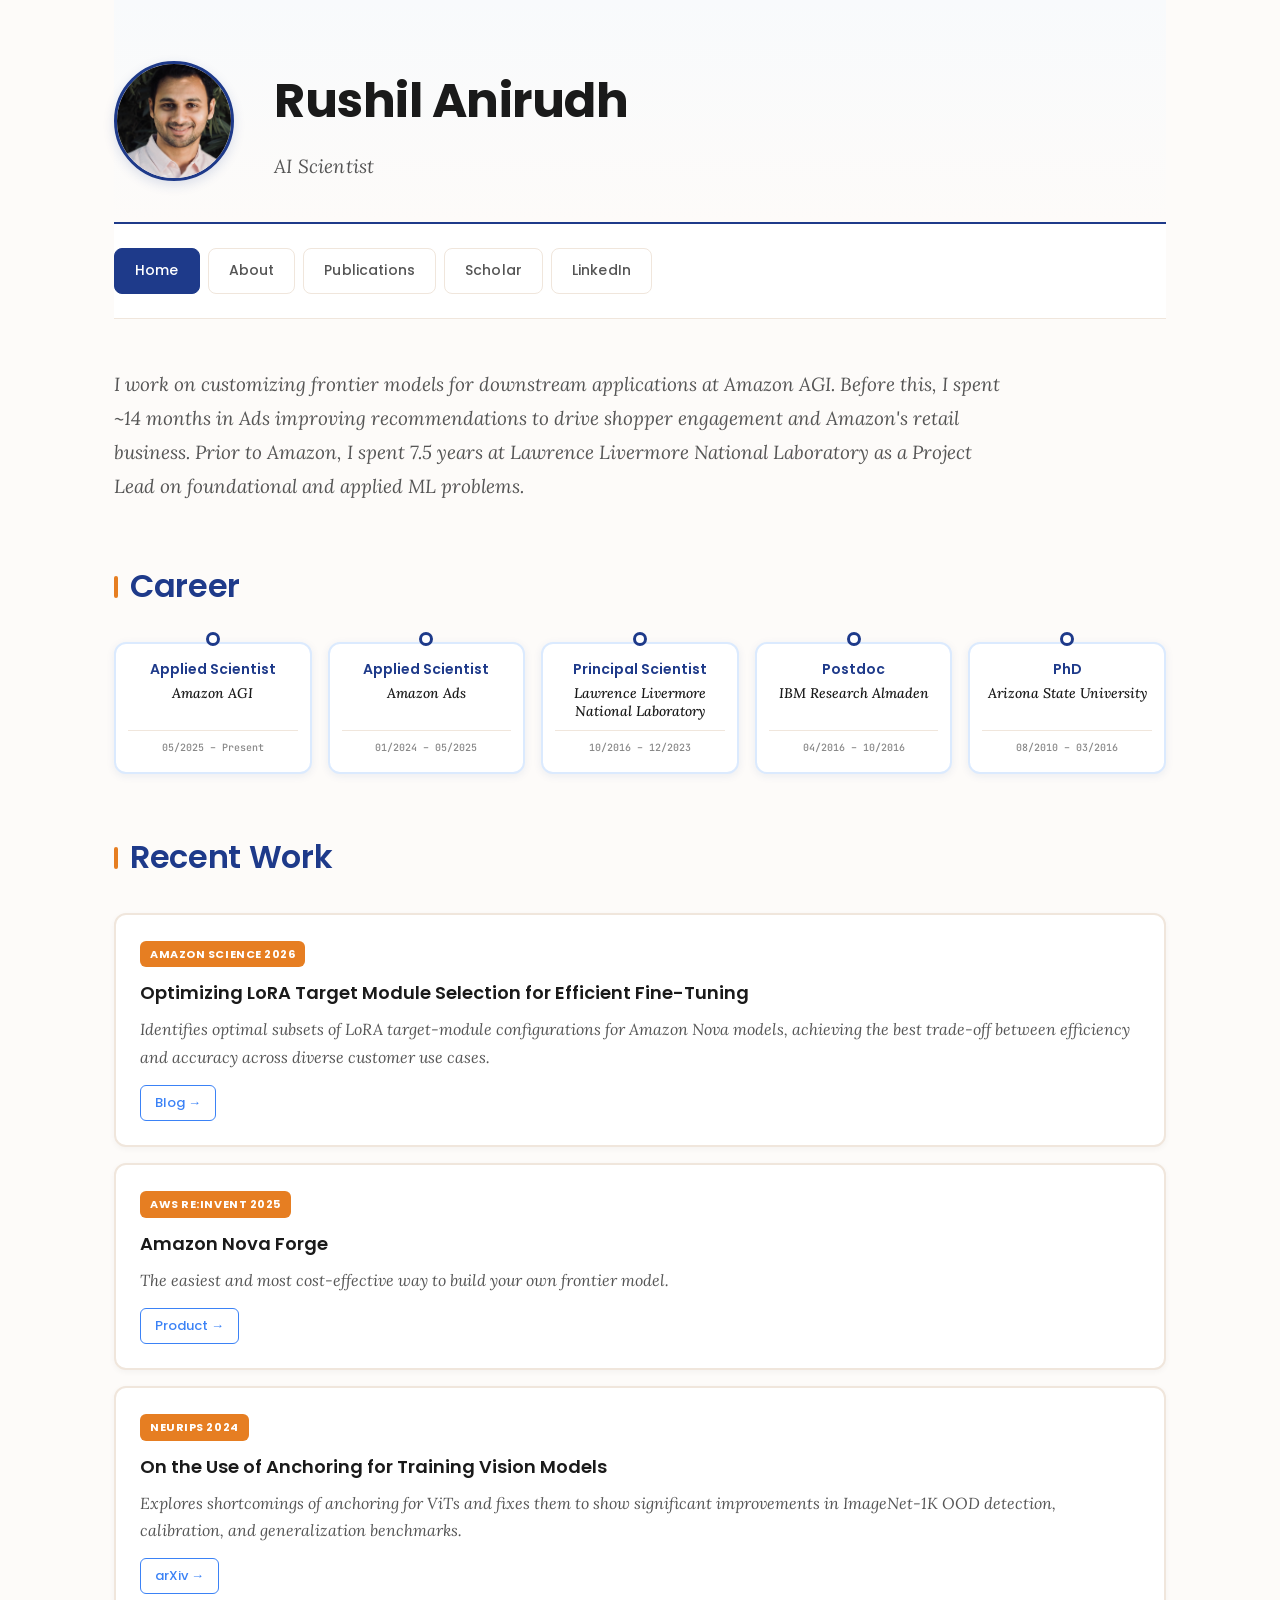
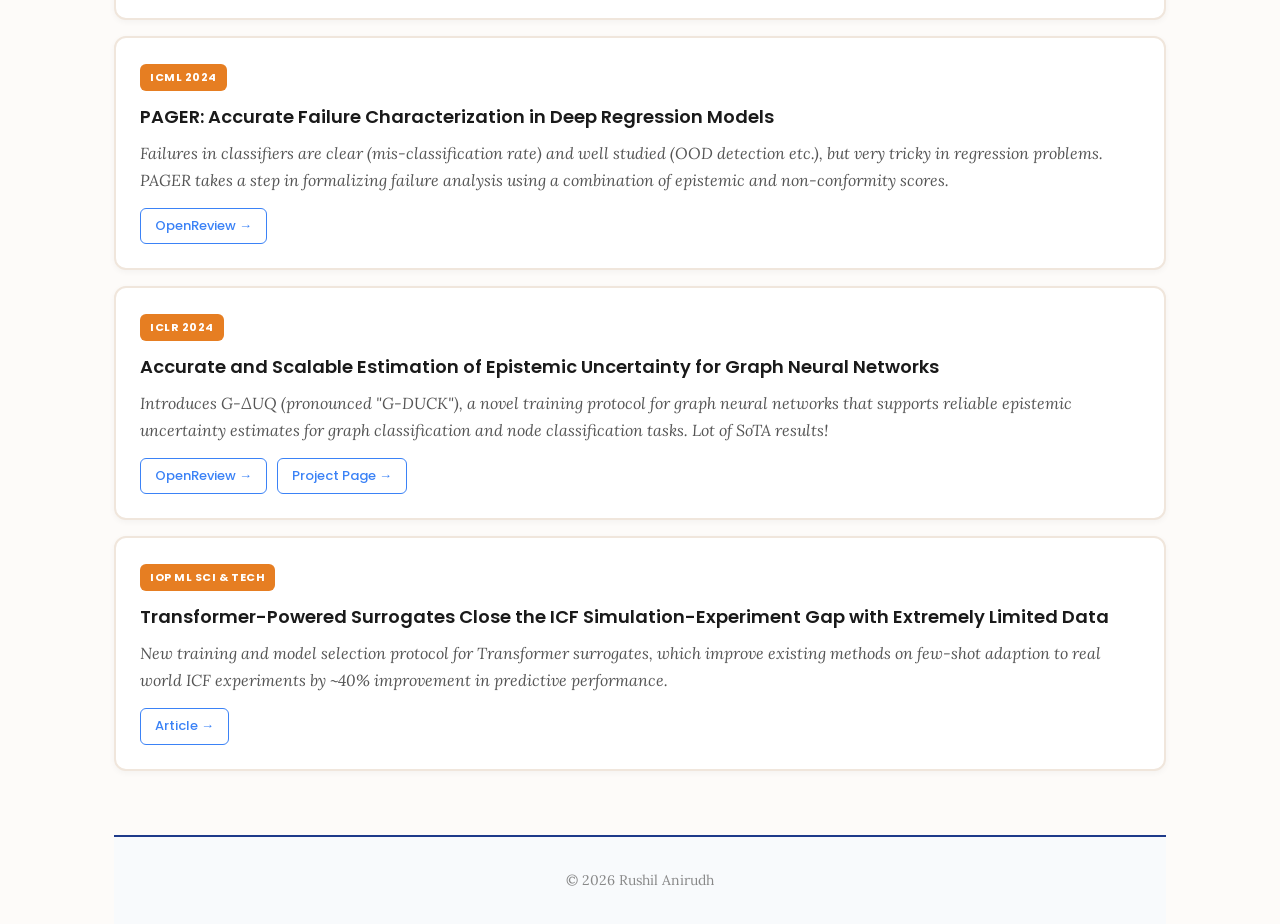
==== commit 37bccda7: "fixed year of publication" ====
--- a/index.html
+++ b/index.html
@@ -88,7 +88,7 @@
         <h2>Recent Work</h2>
 
         <div class="publication">
-          <span class="pub-badge">Amazon Science 2025</span>
+          <span class="pub-badge">Amazon Science 2026</span>
           <div class="pub-title">Optimizing LoRA Target Module Selection for Efficient Fine-Tuning</div>
           <div class="pub-description">
             Identifies optimal subsets of LoRA target-module configurations for Amazon Nova models, achieving the best trade-off between efficiency and accuracy across diverse customer use cases.
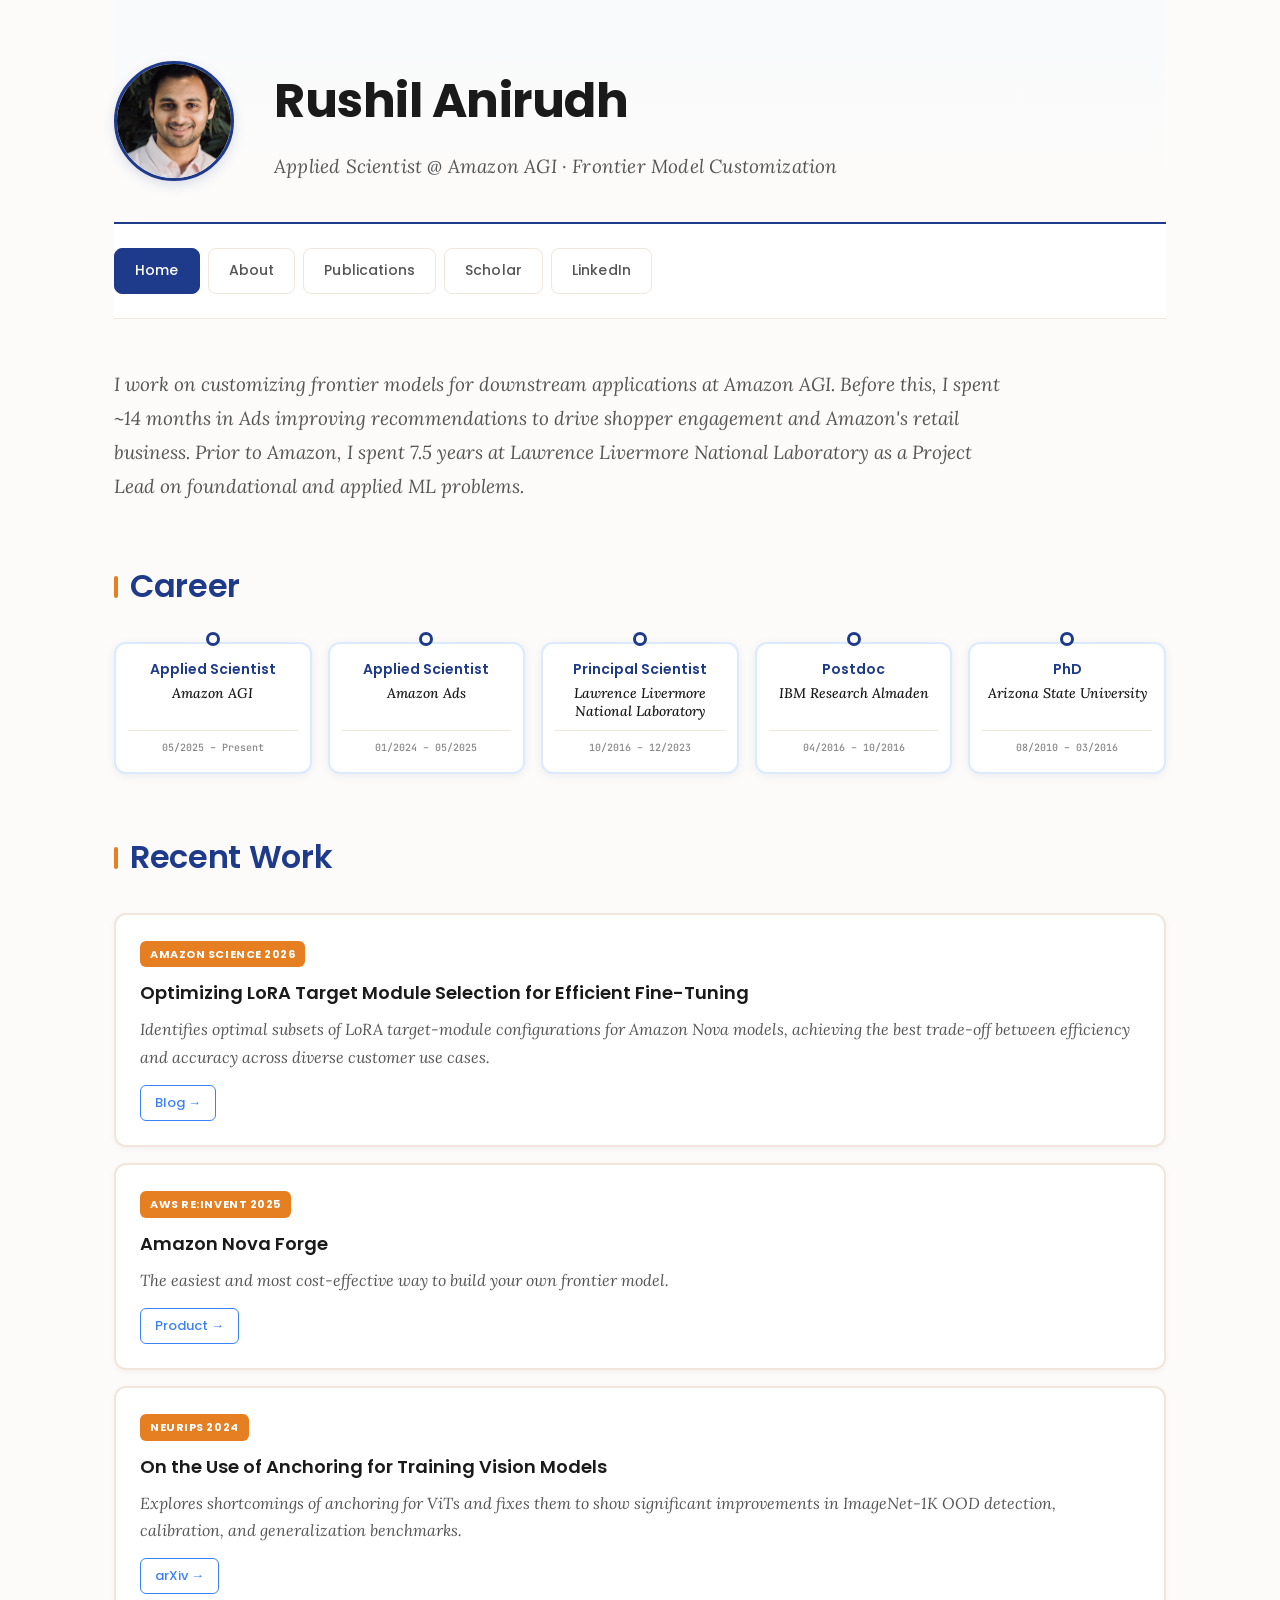
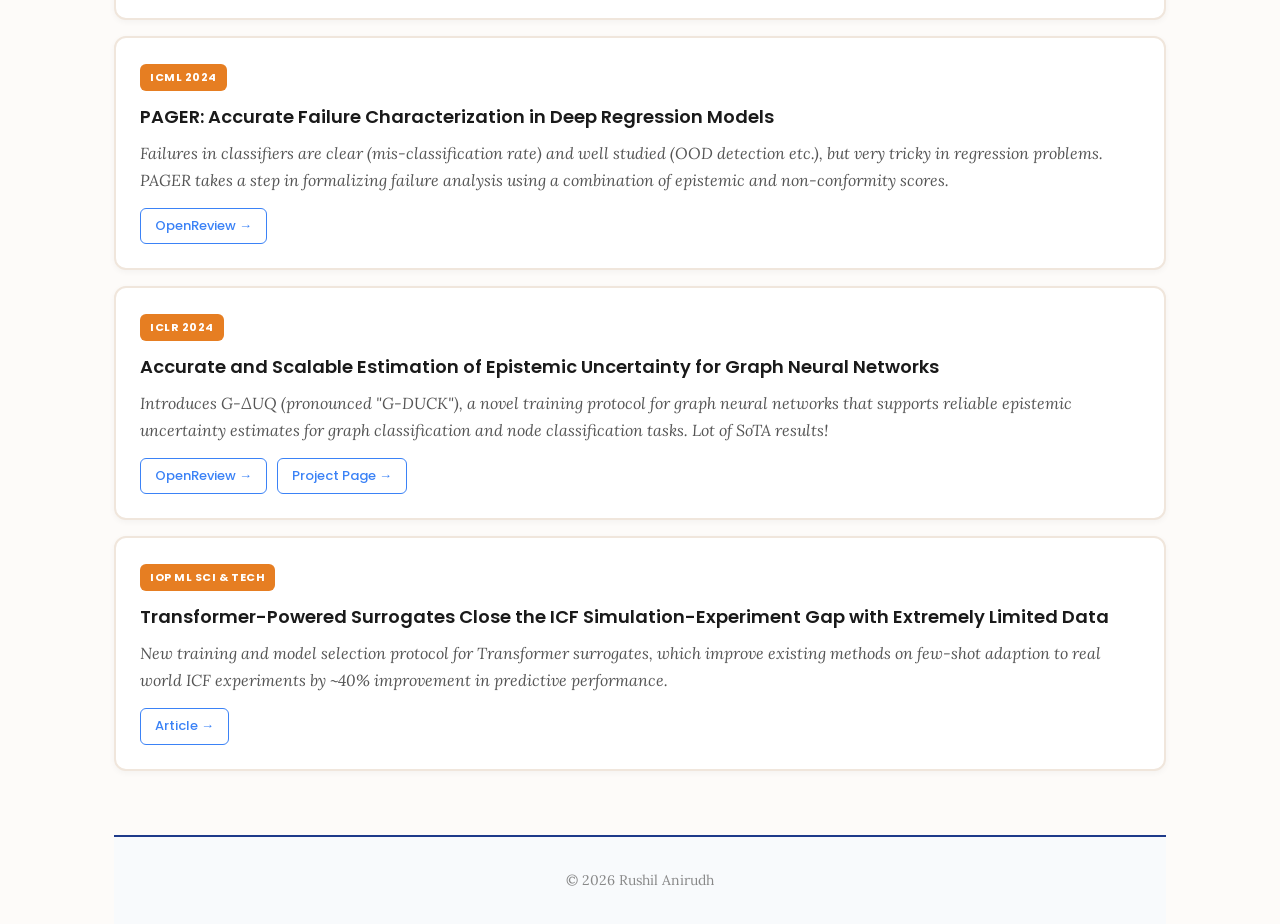
==== commit 7f5f577e: "updated description" ====
--- a/index.html
+++ b/index.html
@@ -16,7 +16,7 @@
         <img src="images/profile.jpeg" alt="Rushil Anirudh" class="profile-photo">
         <div class="header-text">
           <h1>Rushil Anirudh</h1>
-          <p class="tagline">AI Scientist</p>
+          <p class="tagline">Applied Scientist @ Amazon AGI · Frontier Model Customization</p>
         </div>
       </div>
     </header>
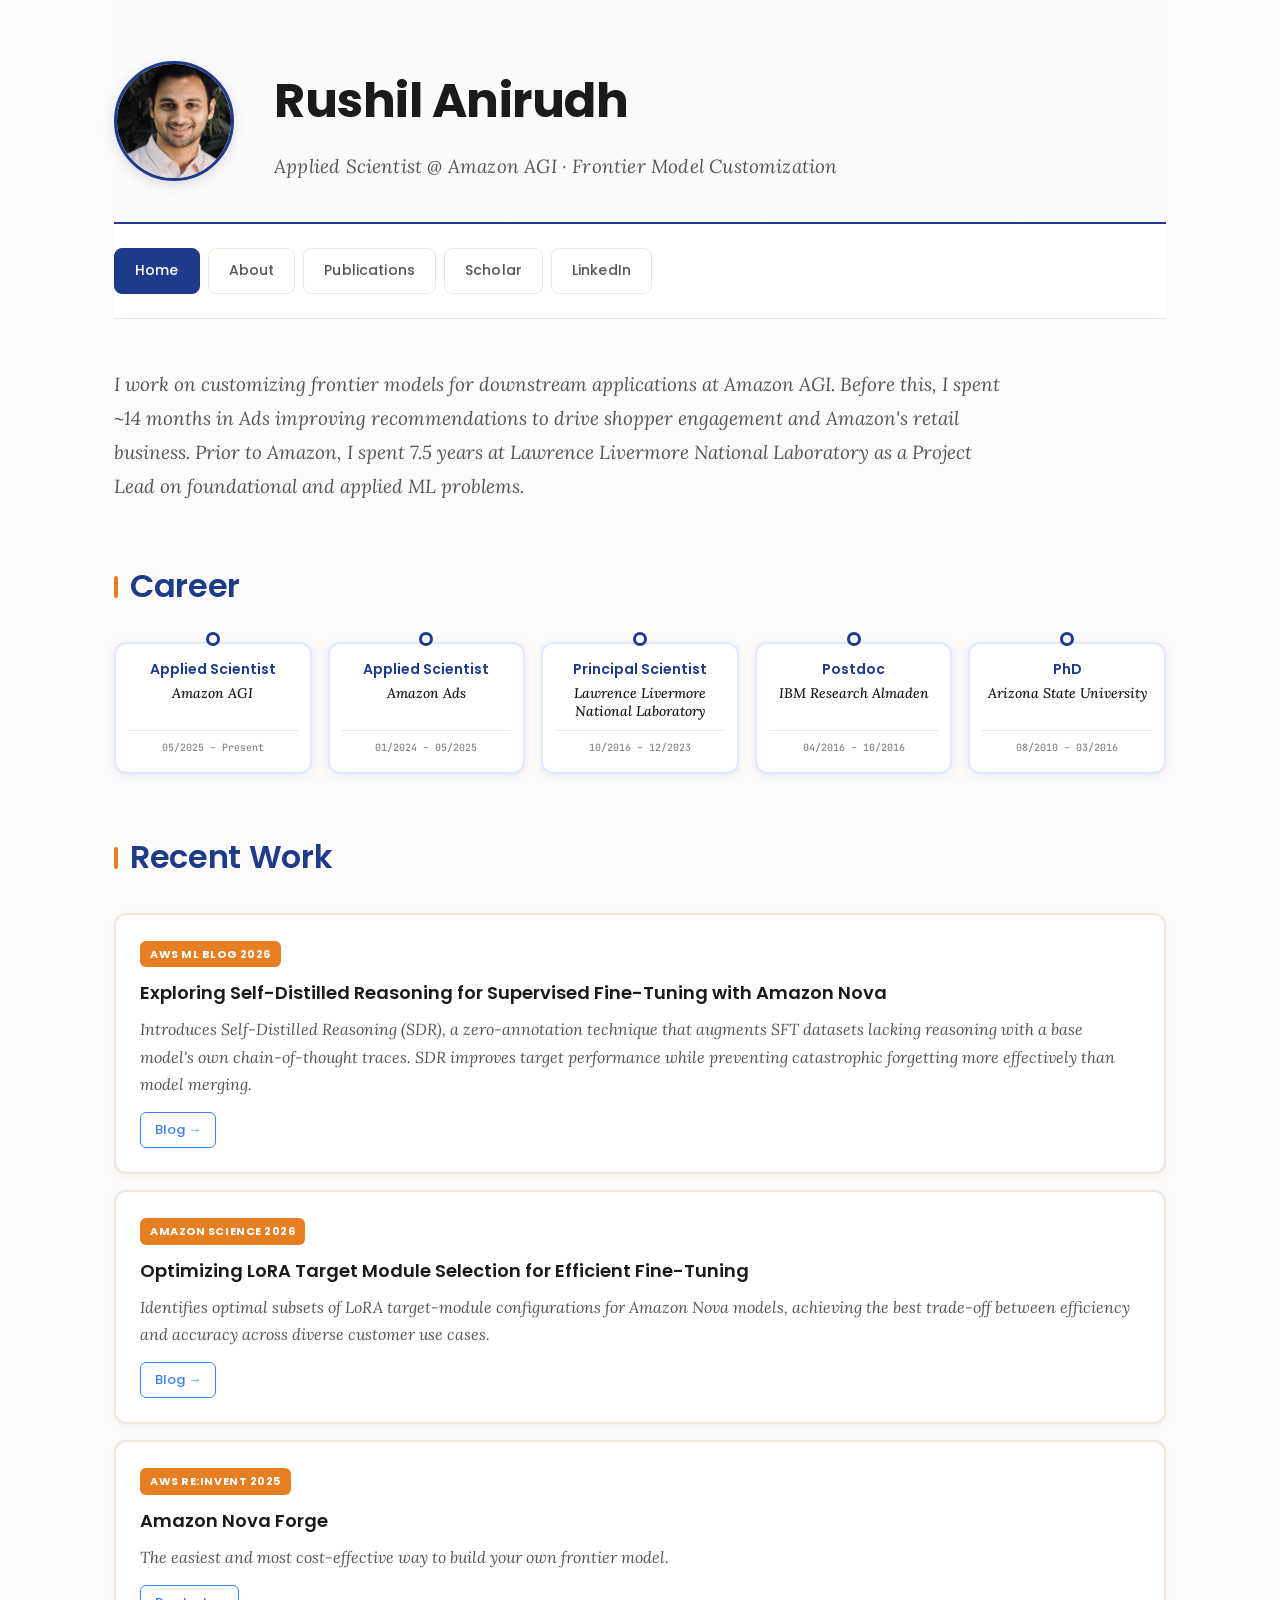
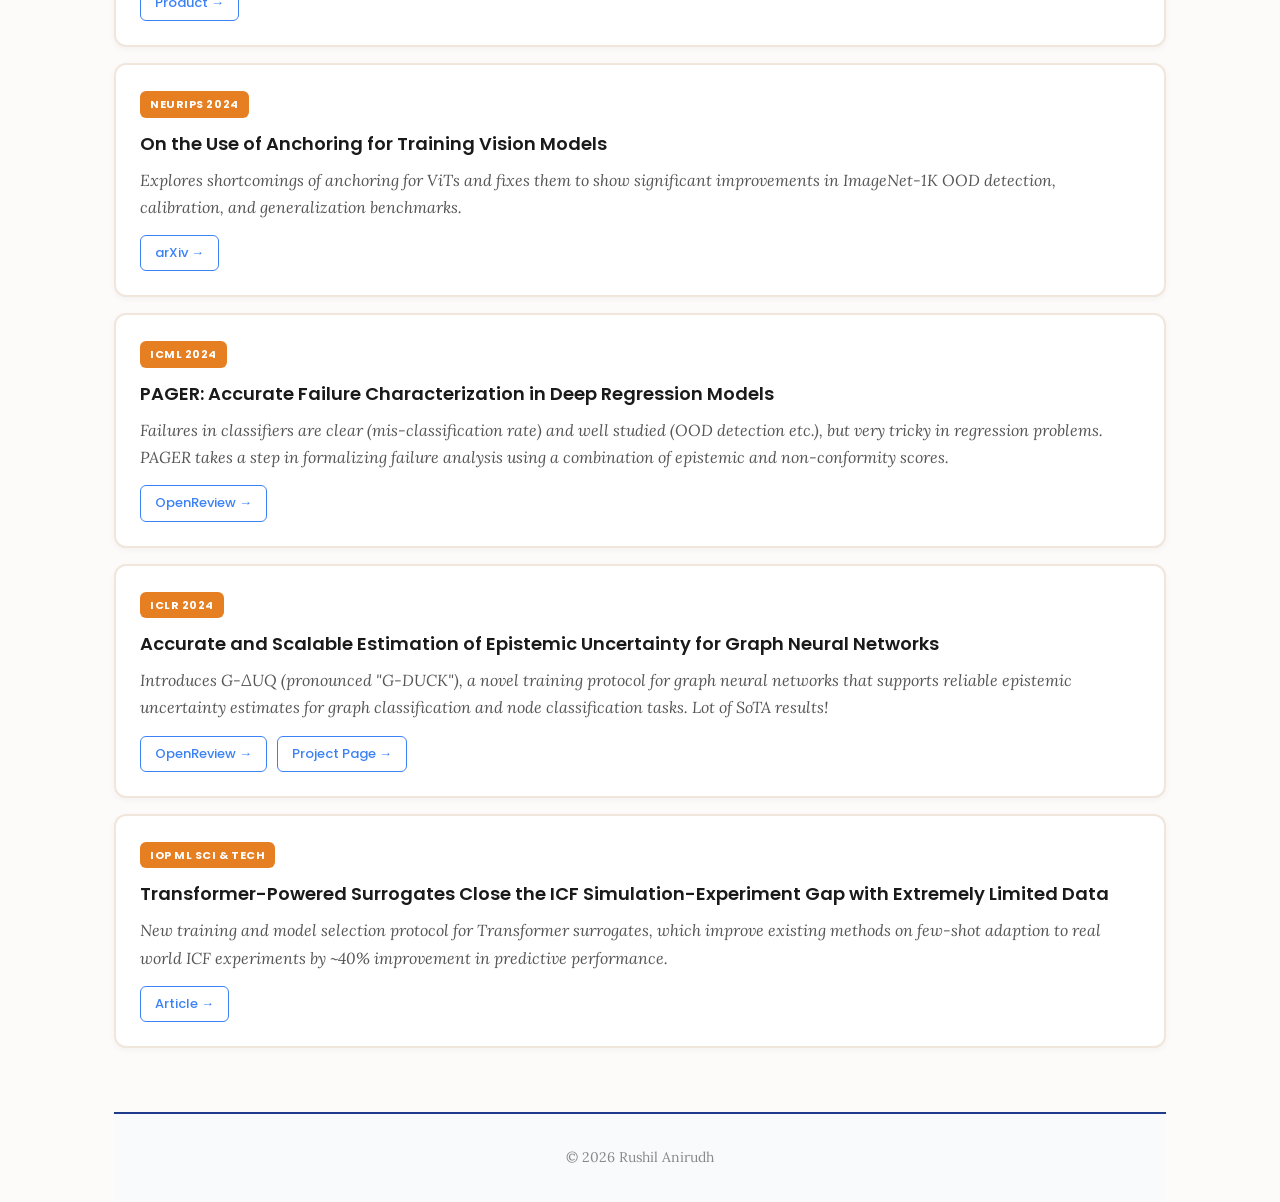
==== commit 9678f8eb: "Add SDR blog post to Recent Work" ====
--- a/index.html
+++ b/index.html
@@ -88,6 +88,17 @@
         <h2>Recent Work</h2>
 
         <div class="publication">
+          <span class="pub-badge">AWS ML Blog 2026</span>
+          <div class="pub-title">Exploring Self-Distilled Reasoning for Supervised Fine-Tuning with Amazon Nova</div>
+          <div class="pub-description">
+            Introduces Self-Distilled Reasoning (SDR), a zero-annotation technique that augments SFT datasets lacking reasoning with a base model's own chain-of-thought traces. SDR improves target performance while preventing catastrophic forgetting more effectively than model merging.
+          </div>
+          <div class="pub-links">
+            <a href="https://aws.amazon.com/blogs/machine-learning/exploring-self-distilled-reasoning-for-supervised-fine-tuning-with-amazon-nova/" target="_blank" rel="noopener" class="pub-link">Blog →</a>
+          </div>
+        </div>
+
+        <div class="publication">
           <span class="pub-badge">Amazon Science 2026</span>
           <div class="pub-title">Optimizing LoRA Target Module Selection for Efficient Fine-Tuning</div>
           <div class="pub-description">
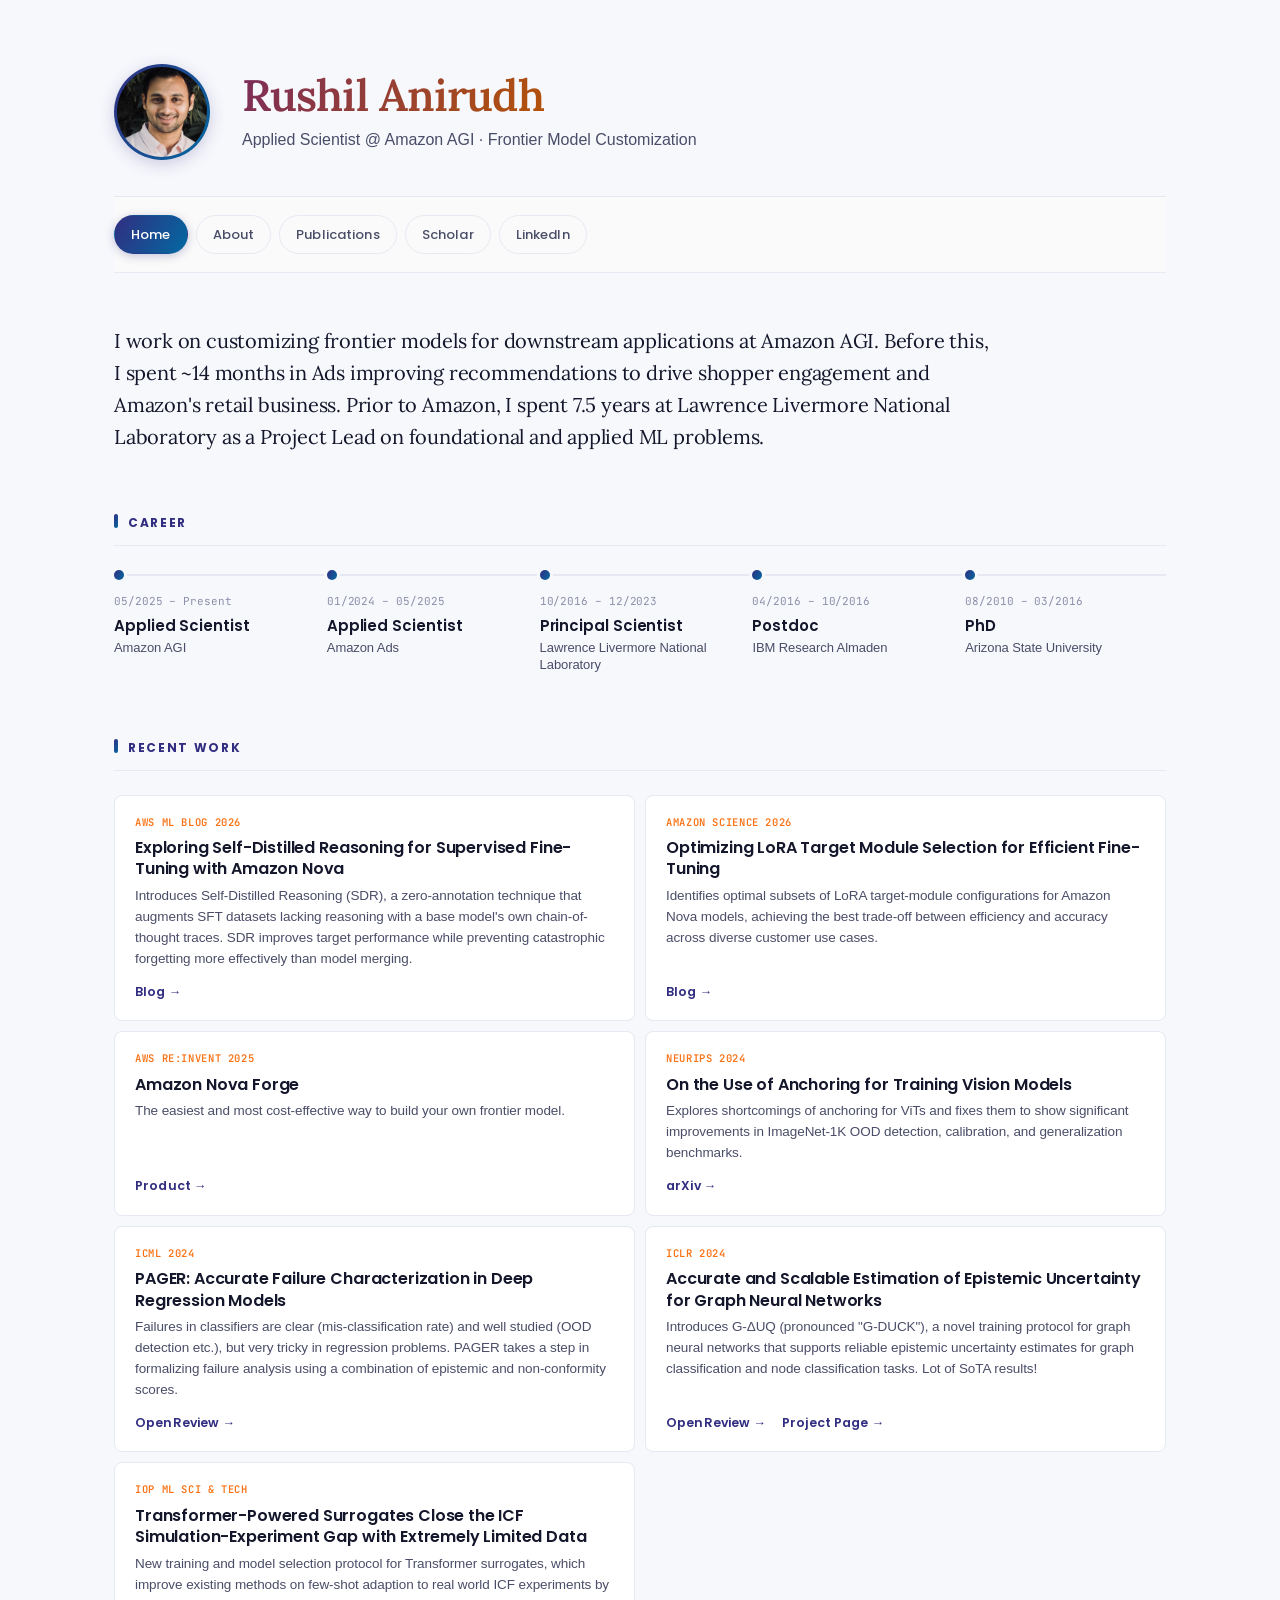
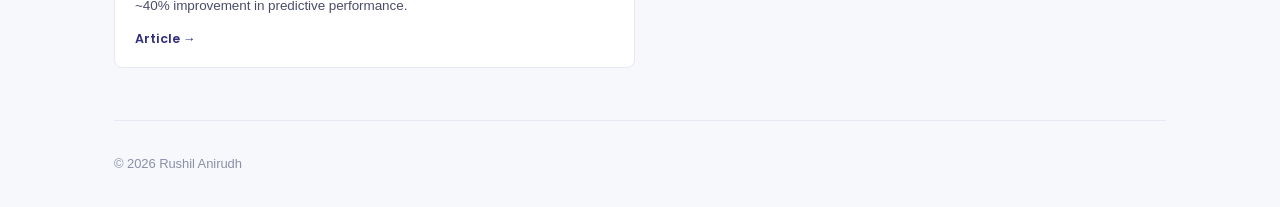
==== commit aa736c57: "Restyle site: minimal-color theme, horizontal timeline, two-column Recent Work grid" ====
--- a/index.html
+++ b/index.html
@@ -87,6 +87,7 @@
       <section>
         <h2>Recent Work</h2>
 
+        <div class="pub-grid">
         <div class="publication">
           <span class="pub-badge">AWS ML Blog 2026</span>
           <div class="pub-title">Exploring Self-Distilled Reasoning for Supervised Fine-Tuning with Amazon Nova</div>
@@ -164,6 +165,7 @@
             <a href="https://iopscience.iop.org/article/10.1088/2632-2153/ad4e03" target="_blank" rel="noopener" class="pub-link">Article →</a>
           </div>
         </div>
+        </div>
       </section>
     </main>
 
--- a/style.css
+++ b/style.css
@@ -6,28 +6,32 @@
 }
 
 :root {
-  --bg-light: #fdfbf9;
-  --bg-card: #fff8f0;
-  --bg-white: #ffffff;
-  --bg-footer: #f8fafc;
-  --accent-warm: #e67e22;
-  --accent-warm-dim: #d35400;
-  --accent-blue: #1e3a8a;
-  --accent-blue-light: #3b82f6;
-  --text-primary: #1a1a1a;
-  --text-secondary: #555555;
-  --text-tertiary: #888888;
-  --border: #f0e6dc;
-  --border-blue: #dbeafe;
-  --shadow-sm: 0 2px 6px rgba(0, 0, 0, 0.04);
-  --shadow-md: 0 4px 12px rgba(0, 0, 0, 0.08);
-  --shadow-blue-sm: 0 2px 8px rgba(30, 58, 138, 0.1);
-  --shadow-blue-md: 0 4px 16px rgba(30, 58, 138, 0.15);
-  --shadow-warm-sm: 0 4px 12px rgba(230, 126, 34, 0.1);
+  /* Sleek but colorful: cool ink text, vivid accents */
+  --bg: #f7f8fc;
+  --bg-elevated: #ffffff;
+  --ink: #14162b;
+  --ink-secondary: #4a4d68;
+  --ink-tertiary: #8b8fa8;
+  --hairline: #e6e8f2;
+  --hairline-strong: #d2d6e6;
+
+  --accent: #312e81;          /* deep indigo — primary accent */
+  --accent-hover: #1e1b4b;
+  --accent-soft: #e8e8f4;     /* indigo tint for backgrounds */
+  --accent-2: #0369a1;        /* deep ocean blue — secondary accent */
+  --accent-warm: #f97316;     /* orange — badges / highlights */
+  --accent-warm-soft: #fff1e6;
+  --gradient: linear-gradient(120deg, #312e81 0%, #0369a1 100%);
+  --gradient-warm: linear-gradient(120deg, #7c2d5a 0%, #b45309 100%); /* plum → warm amber for the name */
+
   --radius-sm: 6px;
   --radius-md: 8px;
-  --radius-lg: 12px;
-  --transition: 0.2s ease;
+  --radius-lg: 10px;
+  --transition: 0.18s ease;
+
+  --serif: 'Lora', Georgia, 'Times New Roman', serif;
+  --sans: -apple-system, BlinkMacSystemFont, 'Segoe UI', 'Poppins', Helvetica, Arial, sans-serif;
+  --mono: 'JetBrains Mono', 'SF Mono', 'Fira Code', ui-monospace, monospace;
 }
 
 html {
@@ -37,16 +41,17 @@
 }
 
 body {
-  font-family: 'Lora', Georgia, 'Times New Roman', serif;
-  background: var(--bg-light);
-  color: var(--text-primary);
-  line-height: 1.7;
+  font-family: var(--sans);
+  background: var(--bg);
+  color: var(--ink);
+  line-height: 1.65;
   -webkit-font-smoothing: antialiased;
   -moz-osx-font-smoothing: grayscale;
   min-height: 100vh;
   display: flex;
   flex-direction: column;
   font-size: 16px;
+  letter-spacing: -0.005em;
 }
 
 img {
@@ -55,10 +60,9 @@
   display: block;
 }
 
-
 /* ===== Focus & Accessibility ===== */
 :focus-visible {
-  outline: 2px solid var(--accent-blue-light);
+  outline: 2px solid var(--accent);
   outline-offset: 2px;
   border-radius: 2px;
 }
@@ -80,54 +84,62 @@
 
 /* ===== Header ===== */
 header {
-  padding: 60px 0 40px;
-  border-bottom: 2px solid var(--accent-blue);
-  background: linear-gradient(to bottom, var(--bg-footer) 0%, var(--bg-light) 100%);
+  padding: 64px 0 36px;
 }
 
 .header-content {
   display: flex;
   align-items: center;
-  gap: 40px;
+  gap: 32px;
 }
 
 .profile-photo {
-  width: 120px;
-  height: 120px;
+  width: 96px;
+  height: 96px;
   border-radius: 50%;
   object-fit: cover;
-  border: 3px solid var(--accent-blue);
   flex-shrink: 0;
+  padding: 3px;
+  background: var(--gradient);
   transition: transform var(--transition), box-shadow var(--transition);
-  box-shadow: 0 4px 12px rgba(30, 58, 138, 0.15);
+  box-shadow: 0 4px 16px rgba(49, 46, 129, 0.22);
 }
 
 .profile-photo:hover {
-  transform: scale(1.02);
-  box-shadow: 0 6px 20px rgba(30, 58, 138, 0.25);
+  transform: scale(1.03);
+  box-shadow: 0 6px 22px rgba(49, 46, 129, 0.32);
 }
 
 .header-text h1 {
-  font-size: 48px;
-  font-weight: 700;
-  letter-spacing: -0.01em;
+  font-family: var(--serif);
+  font-size: 44px;
+  font-weight: 600;
+  letter-spacing: -0.02em;
+  line-height: 1.1;
   margin-bottom: 8px;
-  color: var(--text-primary);
-  font-family: 'Poppins', Arial, Helvetica, sans-serif;
+  background: var(--gradient-warm);
+  -webkit-background-clip: text;
+  background-clip: text;
+  -webkit-text-fill-color: transparent;
+  color: #7c2d5a;
+  width: fit-content;
 }
 
 .header-text .tagline {
-  font-size: 19px;
-  color: var(--text-secondary);
+  font-size: 16px;
+  color: var(--ink-secondary);
   font-weight: 400;
-  letter-spacing: 0.01em;
-  font-style: italic;
-  font-family: 'Lora', Georgia, 'Times New Roman', serif;
-}
+  letter-spacing: 0;
+}
+
+/* ===== Nav (pill style, refined) ===== */
 nav {
-  padding: 24px 0;
-  border-bottom: 1px solid var(--border);
-  background: var(--bg-white);
+  padding: 18px 0;
+  border-top: 1px solid var(--hairline);
+  border-bottom: 1px solid var(--hairline);
+  background: rgba(251, 251, 249, 0.85);
+  backdrop-filter: saturate(180%) blur(8px);
+  -webkit-backdrop-filter: saturate(180%) blur(8px);
   position: sticky;
   top: 0;
   z-index: 100;
@@ -141,237 +153,236 @@
 }
 
 nav a {
-  color: var(--text-secondary);
+  color: var(--ink-secondary);
   text-decoration: none;
-  font-size: 14px;
+  font-size: 13px;
   font-weight: 500;
-  padding: 10px 20px;
-  border-radius: var(--radius-md);
-  border: 1px solid var(--border);
+  padding: 8px 16px;
+  border-radius: 999px;
+  border: 1px solid var(--hairline);
   transition: all var(--transition);
   letter-spacing: 0.01em;
-  background: var(--bg-white);
+  background: transparent;
   display: inline-block;
-  font-family: 'Poppins', Arial, Helvetica, sans-serif;
 }
 
 nav a:hover {
-  background: var(--accent-blue);
+  color: var(--accent);
+  border-color: var(--accent);
+  background: var(--accent-soft);
+}
+
+nav a.active {
+  background: var(--gradient);
   color: #fff;
-  border-color: var(--accent-blue);
-  transform: translateY(-1px);
-  box-shadow: var(--shadow-blue-sm);
-}
-
-nav a.active {
-  background: var(--accent-blue);
-  color: #fff;
-  border-color: var(--accent-blue);
-}
-
+  border-color: transparent;
+  box-shadow: 0 2px 10px rgba(49, 46, 129, 0.28);
+}
 
 /* ===== Main Content ===== */
 main {
-  padding: 48px 0;
+  padding: 52px 0;
   flex: 1;
 }
 
-/* ===== Section Headers (h2) ===== */
+/* ===== Section Eyebrow Headers (h2) ===== */
 h2 {
-  font-size: 32px;
-  font-weight: 600;
-  letter-spacing: -0.01em;
-  margin-bottom: 28px;
+  font-family: var(--sans);
+  font-size: 12px;
+  font-weight: 700;
+  letter-spacing: 0.14em;
+  text-transform: uppercase;
+  color: var(--accent);
+  margin-bottom: 24px;
+  padding-bottom: 12px;
+  padding-left: 14px;
   position: relative;
-  padding-left: 16px;
-  color: var(--accent-blue);
-  font-family: 'Poppins', Arial, Helvetica, sans-serif;
+  border-bottom: 1px solid var(--hairline);
 }
 
 h2::before {
   content: '';
   position: absolute;
   left: 0;
-  top: 50%;
-  transform: translateY(-50%);
+  top: 1px;
   width: 4px;
-  height: 22px;
-  background: var(--accent-warm);
+  height: 14px;
   border-radius: 2px;
+  background: var(--gradient);
 }
 
 /* ===== Intro Paragraph ===== */
 .intro {
-  font-size: 19px;
-  line-height: 1.8;
-  color: var(--text-secondary);
-  margin-bottom: 56px;
-  max-width: 900px;
-  font-style: italic;
-  font-family: 'Lora', Georgia, 'Times New Roman', serif;
-}
-
-/* ===== Timeline (Career) ===== */
+  font-family: var(--serif);
+  font-size: 20px;
+  line-height: 1.6;
+  color: var(--ink);
+  margin-bottom: 60px;
+  max-width: 44em;
+  letter-spacing: -0.01em;
+}
+
+/* ===== Timeline (Career) — horizontal: one line, dots on it, text below ===== */
 .timeline {
-  margin-bottom: 56px;
+  margin-bottom: 64px;
 }
 
 .timeline-track {
-  display: grid;
-  grid-template-columns: repeat(auto-fill, minmax(180px, 1fr));
-  gap: 20px 16px;
+  display: flex;
+  align-items: flex-start;
+  /* the single horizontal line runs behind the dots */
+  background-image: linear-gradient(var(--hairline), var(--hairline));
+  background-repeat: no-repeat;
+  background-size: 100% 2px;
+  background-position: 0 4px;
 }
 
 .timeline-item {
   position: relative;
+  flex: 1;
+  padding-top: 22px;
+  padding-right: 12px;
+}
+
+.timeline-item:last-child {
+  padding-right: 0;
+}
+
+/* dot sits on the line at the top-left of each item */
+.timeline-dot {
+  position: absolute;
+  top: 0;
+  left: 0;
+  width: 10px;
+  height: 10px;
+  background: var(--gradient);
+  border-radius: 50%;
+  box-shadow: 0 0 0 3px var(--bg);
+  transition: transform var(--transition), box-shadow var(--transition);
+}
+
+.timeline-item:hover .timeline-dot {
+  transform: scale(1.3);
+  box-shadow: 0 0 0 3px var(--bg), 0 0 10px rgba(49, 46, 129, 0.4);
 }
 
 .timeline-content {
-  background: var(--bg-white);
-  border: 2px solid var(--border-blue);
-  border-radius: var(--radius-lg);
-  padding: 16px 12px;
-  text-align: center;
-  transition: all 0.3s ease;
-  box-shadow: 0 2px 8px rgba(30, 58, 138, 0.08);
-  height: 100%;
   display: flex;
   flex-direction: column;
 }
 
-.timeline-item:hover .timeline-content {
-  border-color: var(--accent-blue);
-  box-shadow: var(--shadow-blue-md);
-  transform: translateY(-4px);
-}
-
-.timeline-dot {
-  width: 14px;
-  height: 14px;
-  background: var(--bg-white);
-  border: 3px solid var(--accent-blue);
-  border-radius: 50%;
-  position: absolute;
-  top: -10px;
-  left: 50%;
-  transform: translateX(-50%);
-  transition: all var(--transition);
-  z-index: 2;
-}
-
-.timeline-item:hover .timeline-dot {
-  background: var(--accent-blue);
-  box-shadow: 0 0 16px rgba(30, 58, 138, 0.4);
+.timeline-date {
+  order: -1;
+  font-size: 11px;
+  font-family: var(--mono);
+  color: var(--ink-tertiary);
+  font-weight: 400;
+  margin-bottom: 6px;
 }
 
 .timeline-role {
-  font-size: 14px;
+  font-size: 15px;
   font-weight: 600;
-  color: var(--accent-blue);
+  color: var(--ink);
+  line-height: 1.35;
+  transition: color var(--transition);
+}
+
+.timeline-item:hover .timeline-role {
+  color: var(--accent);
+}
+
+.timeline-company {
+  font-size: 13px;
+  color: var(--ink-secondary);
+  font-weight: 400;
+  line-height: 1.35;
+  margin-top: 2px;
+}
+
+/* ===== Publication Cards (index Recent Work) ===== */
+.pub-grid {
+  display: grid;
+  grid-template-columns: repeat(2, 1fr);
+  gap: 10px;
+}
+
+.publication {
+  position: relative;
+  display: flex;
+  flex-direction: column;
+  background: var(--bg-elevated);
+  border: 1px solid var(--hairline);
+  border-radius: var(--radius-md);
+  padding: 18px 20px;
+  transition: border-color var(--transition), transform var(--transition), box-shadow var(--transition);
+}
+
+.publication:hover {
+  border-color: var(--hairline-strong);
+  transform: translateY(-3px);
+  box-shadow: 0 10px 28px rgba(20, 22, 43, 0.08);
+}
+
+.publication:hover .pub-title {
+  color: var(--accent);
+}
+
+/* venue as a quiet inline mono label above the title — no pill */
+.pub-badge {
+  align-self: flex-start;
+  font-family: var(--mono);
+  color: var(--accent-warm);
+  font-size: 10.5px;
+  font-weight: 600;
   margin-bottom: 6px;
-  line-height: 1.3;
-  font-family: 'Poppins', Arial, Helvetica, sans-serif;
-}
-
-.timeline-company {
-  font-size: 14px;
-  color: var(--text-primary);
-  font-weight: 500;
-  margin-bottom: 10px;
-  line-height: 1.3;
-  font-style: italic;
-  flex-grow: 1;
-  font-family: 'Lora', Georgia, 'Times New Roman', serif;
-}
-
-.timeline-date {
-  font-size: 10px;
-  font-family: 'JetBrains Mono', 'SF Mono', 'Fira Code', monospace;
-  color: var(--text-tertiary);
-  font-weight: 500;
-  padding-top: 8px;
-  border-top: 1px solid var(--border);
+  letter-spacing: 0.06em;
+  text-transform: uppercase;
+}
+
+.pub-title {
+  font-size: 16px;
+  font-weight: 600;
+  color: var(--ink);
+  margin-bottom: 6px;
+  line-height: 1.35;
+  letter-spacing: -0.01em;
+  transition: color var(--transition);
+}
+
+.pub-description {
+  font-size: 13.5px;
+  color: var(--ink-secondary);
+  line-height: 1.55;
+  margin-bottom: 12px;
+  font-style: normal;
+}
+
+.pub-links {
+  display: flex;
+  gap: 16px;
+  flex-wrap: wrap;
   margin-top: auto;
 }
 
-/* ===== Publication Cards (index + publications) ===== */
-.publication {
-  background: var(--bg-white);
-  border: 2px solid var(--border);
-  border-radius: var(--radius-lg);
-  padding: 24px;
-  margin-bottom: 16px;
-  transition: all 0.3s ease;
-  box-shadow: var(--shadow-sm);
-}
-
-.publication:hover {
-  border-color: var(--accent-warm);
-  box-shadow: var(--shadow-warm-sm);
-  transform: translateY(-2px);
-}
-
-.pub-badge {
-  display: inline-block;
-  background: var(--accent-warm);
-  color: #fff;
-  font-size: 11px;
-  font-weight: 700;
-  padding: 4px 10px;
-  border-radius: var(--radius-sm);
-  margin-bottom: 12px;
-  letter-spacing: 0.05em;
-  text-transform: uppercase;
-  font-family: 'Poppins', Arial, Helvetica, sans-serif;
-}
-
-.pub-title {
-  font-size: 18px;
+.pub-link {
+  color: var(--accent);
+  text-decoration: none;
+  font-size: 12.5px;
   font-weight: 600;
-  color: var(--text-primary);
-  margin-bottom: 10px;
-  line-height: 1.5;
-  font-family: 'Poppins', Arial, Helvetica, sans-serif;
-}
-
-.pub-description {
-  font-size: 16px;
-  color: var(--text-secondary);
-  line-height: 1.7;
-  margin-bottom: 14px;
-  font-style: italic;
-  font-family: 'Lora', Georgia, 'Times New Roman', serif;
-}
-
-.pub-links {
-  display: flex;
-  gap: 10px;
-  flex-wrap: wrap;
-}
-
-.pub-link {
-  color: var(--accent-blue-light);
-  text-decoration: none;
-  font-size: 13px;
-  font-weight: 500;
-  padding: 6px 14px;
-  border: 1px solid var(--accent-blue-light);
-  border-radius: var(--radius-sm);
-  transition: all var(--transition);
-  display: inline-block;
-  font-family: 'Poppins', Arial, Helvetica, sans-serif;
+  letter-spacing: 0.01em;
+  transition: color var(--transition);
 }
 
 .pub-link:hover {
-  background: var(--accent-blue);
-  border-color: var(--accent-blue);
-  color: #fff;
-}
-
+  color: var(--accent-hover);
+  text-decoration: underline;
+  text-underline-offset: 3px;
+}
 
 /* ===== About Page ===== */
 .about-content {
-  max-width: 900px;
+  max-width: 46em;
 }
 
 .about-content h2 {
@@ -385,301 +396,265 @@
 .about-content p {
   font-size: 16px;
   line-height: 1.8;
-  color: var(--text-secondary);
+  color: var(--ink-secondary);
   margin-bottom: 16px;
 }
 
 .about-content p em {
-  font-family: 'Lora', Georgia, 'Times New Roman', serif;
+  font-family: var(--serif);
+  font-style: italic;
+  color: var(--ink);
+  font-size: 16px;
+}
+
+.about-content code {
+  background: var(--bg-elevated);
+  padding: 3px 7px;
+  border-radius: 5px;
+  font-family: var(--mono);
+  color: var(--ink);
+  font-size: 13px;
+  border: 1px solid var(--hairline);
+  word-break: break-word;
+}
+
+.about-content a {
+  color: var(--accent);
+  text-decoration: none;
+  font-weight: 500;
+  border-bottom: 1px solid var(--hairline-strong);
+  transition: border-color var(--transition), color var(--transition);
+}
+
+.about-content a:hover {
+  color: var(--accent-hover);
+  border-color: var(--accent);
+}
+
+/* ===== Publications Page ===== */
+.publications-content {
+  max-width: 900px;
+}
+
+.publications-content .intro {
+  font-family: var(--serif);
   font-size: 17px;
-}
-
-.about-content code {
-  background: var(--bg-card);
-  padding: 4px 8px;
-  border-radius: 4px;
-  font-family: 'JetBrains Mono', 'SF Mono', 'Fira Code', monospace;
-  color: var(--accent-warm);
-  font-size: 14px;
-  border: 1px solid var(--border);
-  word-break: break-word;
-}
-
-.about-content a {
-  color: var(--accent-blue-light);
+  line-height: 1.7;
+  color: var(--ink-secondary);
+  padding: 0 0 24px;
+  border-bottom: 1px solid var(--hairline);
+  margin-bottom: 40px;
+  max-width: none;
+}
+
+.publications-content .intro a {
+  color: var(--accent);
+  text-decoration: none;
+  font-weight: 500;
+  border-bottom: 1px solid var(--hairline-strong);
+  transition: border-color var(--transition), color var(--transition);
+}
+
+.publications-content .intro a:hover {
+  color: var(--accent-hover);
+  border-color: var(--accent);
+}
+
+.publications-content h4 {
+  font-family: var(--mono);
+  font-size: 13px;
+  font-weight: 500;
+  letter-spacing: 0.08em;
+  color: var(--ink-tertiary);
+  margin-top: 44px;
+  margin-bottom: 10px;
+}
+
+.publications-content h4:first-of-type {
+  margin-top: 0;
+}
+
+.publications-content ul {
+  list-style: none;
+  padding: 0;
+  margin: 0 0 24px 0;
+}
+
+.publications-content li {
+  padding: 16px 0;
+  border-bottom: 1px solid var(--hairline);
+  font-size: 15px;
+  line-height: 1.65;
+  color: var(--ink-secondary);
+  transition: padding-left var(--transition);
+}
+
+.publications-content li:hover {
+  padding-left: 6px;
+}
+
+.publications-content li b,
+.publications-content li strong {
+  color: var(--ink);
+  font-weight: 600;
+}
+
+.publications-content li em {
+  color: var(--ink);
+  font-style: normal;
+  font-weight: 500;
+}
+
+.publications-content li a {
+  color: var(--accent);
   text-decoration: none;
   font-weight: 500;
   transition: color var(--transition);
 }
 
-.about-content a:hover {
-  color: var(--accent-blue);
+.publications-content li a:hover {
+  color: var(--accent-hover);
   text-decoration: underline;
-}
-
-/* ===== Publications Page ===== */
-.publications-content {
-  max-width: 1000px;
-}
-
-.publications-content .intro {
-  padding: 20px 24px;
-  background: var(--bg-white);
-  border-left: 4px solid var(--accent-warm);
-  border-radius: var(--radius-md);
-  box-shadow: var(--shadow-sm);
-  font-size: 17px;
-  margin-bottom: 48px;
-  max-width: none;
-}
-
-.publications-content .intro a {
-  color: var(--accent-blue-light);
-  text-decoration: none;
-  font-weight: 500;
-}
-
-.publications-content .intro a:hover {
-  color: var(--accent-blue);
-  text-decoration: underline;
-}
-
-.publications-content h4 {
-  font-size: 28px;
+  text-underline-offset: 3px;
+}
+
+.highlight {
+  font-family: var(--mono);
+  color: var(--accent-warm);
+  background: var(--accent-warm-soft);
+  padding: 2px 8px;
+  border-radius: 999px;
   font-weight: 600;
-  color: var(--accent-blue);
-  margin-top: 48px;
-  margin-bottom: 24px;
-  padding-left: 16px;
-  position: relative;
-  font-family: 'Poppins', Arial, Helvetica, sans-serif;
-}
-
-.publications-content h4:first-of-type {
-  margin-top: 0;
-}
-
-.publications-content h4::before {
-  content: '';
-  position: absolute;
-  left: 0;
-  top: 50%;
-  transform: translateY(-50%);
-  width: 4px;
-  height: 20px;
-  background: var(--accent-warm);
-  border-radius: 2px;
-}
-
-.publications-content ul {
-  list-style: none;
-  padding: 0;
-  margin: 0 0 32px 0;
-}
-
-.publications-content li {
-  padding: 16px 20px;
-  margin-bottom: 12px;
-  background: var(--bg-white);
-  border: 2px solid var(--border);
-  border-radius: var(--radius-md);
-  transition: all 0.3s ease;
-  font-size: 14px;
-  line-height: 1.6;
-  box-shadow: var(--shadow-sm);
-}
-
-.publications-content li:hover {
-  border-color: var(--accent-warm);
-  box-shadow: var(--shadow-warm-sm);
-  transform: translateX(4px);
-}
-
-.publications-content li b,
-.publications-content li strong {
-  color: var(--accent-blue);
-  font-weight: 700;
-}
-
-.publications-content li em {
-  color: var(--text-primary);
-  font-style: italic;
-  font-family: 'Lora', Georgia, 'Times New Roman', serif;
-  font-size: 15px;
-}
-
-.publications-content li a {
-  color: var(--accent-blue-light);
-  text-decoration: none;
-  font-weight: 500;
-  transition: color var(--transition);
-}
-
-.publications-content li a:hover {
-  color: var(--accent-blue);
-  text-decoration: underline;
-}
-
-.highlight {
-  background: var(--accent-warm);
-  color: #fff;
-  padding: 3px 8px;
-  border-radius: 4px;
-  font-weight: 700;
   font-size: 10px;
   text-transform: uppercase;
-  letter-spacing: 0.5px;
+  letter-spacing: 0.06em;
   margin-left: 8px;
   display: inline-block;
   vertical-align: middle;
-  font-family: 'Poppins', Arial, Helvetica, sans-serif;
 }
 
 /* ===== Footer ===== */
 footer {
-  border-top: 2px solid var(--accent-blue);
+  border-top: 1px solid var(--hairline);
   padding: 32px 0;
-  text-align: center;
-  color: var(--text-tertiary);
-  font-size: 14px;
-  background: var(--bg-footer);
+  color: var(--ink-tertiary);
+  font-size: 13px;
   margin-top: auto;
 }
 
 /* ===== Responsive ===== */
 @media (max-width: 768px) {
+  .container {
+    padding: 0 20px;
+  }
+
+  header {
+    padding: 44px 0 26px;
+  }
+
+  .header-content {
+    gap: 24px;
+  }
+
+  .header-text h1 {
+    font-size: 32px;
+  }
+
+  .header-text .tagline {
+    font-size: 14px;
+  }
+
+  nav {
+    position: static;
+  }
+
+  main {
+    padding: 40px 0;
+  }
+
+  .intro {
+    font-size: 18px;
+    margin-bottom: 44px;
+  }
+
+  .about-content p {
+    font-size: 15px;
+  }
+
+  .pub-grid {
+    grid-template-columns: 1fr;
+  }
+
+  .publication {
+    padding: 18px 18px;
+  }
+
+  /* horizontal timeline → vertical line when too narrow for 5 columns */
+  .timeline-track {
+    flex-direction: column;
+    background-image: linear-gradient(var(--hairline), var(--hairline));
+    background-size: 2px 100%;
+    background-position: 4px 0;
+  }
+
+  .timeline-item {
+    flex: none;
+    padding: 0 0 22px 26px;
+  }
+
+  .timeline-item:last-child {
+    padding-bottom: 0;
+  }
+
+  .timeline-dot {
+    top: 4px;
+    left: 0;
+  }
+}
+
+@media (max-width: 480px) {
+  .container {
+    padding: 0 16px;
+  }
+
   .header-content {
     flex-direction: column;
     text-align: center;
-    gap: 28px;
+    gap: 18px;
+  }
+
+  .profile-photo {
+    width: 80px;
+    height: 80px;
   }
 
   .header-text h1 {
-    font-size: 32px;
-  }
-
-  .header-text .tagline {
-    font-size: 15px;
-  }
-
-  nav {
-    position: static; /* don't stick on small screens — takes too much space */
+    font-size: 27px;
+    margin-left: auto;
+    margin-right: auto;
   }
 
   nav ul {
     justify-content: center;
   }
 
-  main {
-    padding: 32px 0;
-  }
-
-  h2 {
-    font-size: 22px;
-  }
-
-  .intro {
-    font-size: 15px;
-    margin-bottom: 36px;
-  }
-
-  /* Timeline mobile: vertical layout */
-  .timeline-track {
-    grid-template-columns: 1fr;
-    gap: 24px;
-    padding-left: 32px;
-  }
-
-  .timeline-item::before {
-    content: '';
-    position: absolute;
-    left: -26px;
-    top: 0;
-    bottom: -24px;
-    width: 2px;
-    background: linear-gradient(180deg, var(--accent-blue) 0%, var(--border-blue) 100%);
-  }
-
-  .timeline-item:last-child::before {
-    bottom: 50%;
-  }
-
-  .timeline-dot {
-    position: absolute;
-    left: -32px;
-    top: 20px;
-    transform: none;
-  }
-
-  .timeline-content {
-    text-align: left;
-  }
-
-  /* About page */
-  .about-content p {
-    font-size: 15px;
-  }
-
-  /* Publications page */
-  .publications-content h4 {
-    font-size: 20px;
-    margin-top: 36px;
-  }
-
-  .publications-content li {
-    font-size: 13px;
-    padding: 14px 16px;
-  }
-
-  .publication {
-    padding: 18px;
-  }
-}
-
-@media (max-width: 480px) {
-  .container {
-    padding: 0 16px;
-  }
-
-  header {
-    padding: 40px 0 28px;
-  }
-
-  .profile-photo {
-    width: 96px;
-    height: 96px;
-  }
-
-  .header-text h1 {
-    font-size: 26px;
-  }
-
   nav a {
-    padding: 8px 14px;
-    font-size: 13px;
-  }
-
-  .publication {
-    padding: 16px;
+    padding: 7px 14px;
+    font-size: 12px;
   }
 
   .pub-title {
-    font-size: 16px;
-  }
-
-  .pub-description {
-    font-size: 14px;
+    font-size: 17px;
   }
 }
 
 /* ===== Print ===== */
 @media print {
   nav, footer { display: none; }
-  body { background: #fff; }
-  .publication, .publications-content li {
+  body { background: #fff; color: #000; }
+  .publication, .publications-content li, .timeline-content {
     break-inside: avoid;
-    box-shadow: none;
     border-color: #ccc;
   }
-  a { color: var(--text-primary); text-decoration: underline; }
-}
+  a { color: #000; text-decoration: underline; }
+}
